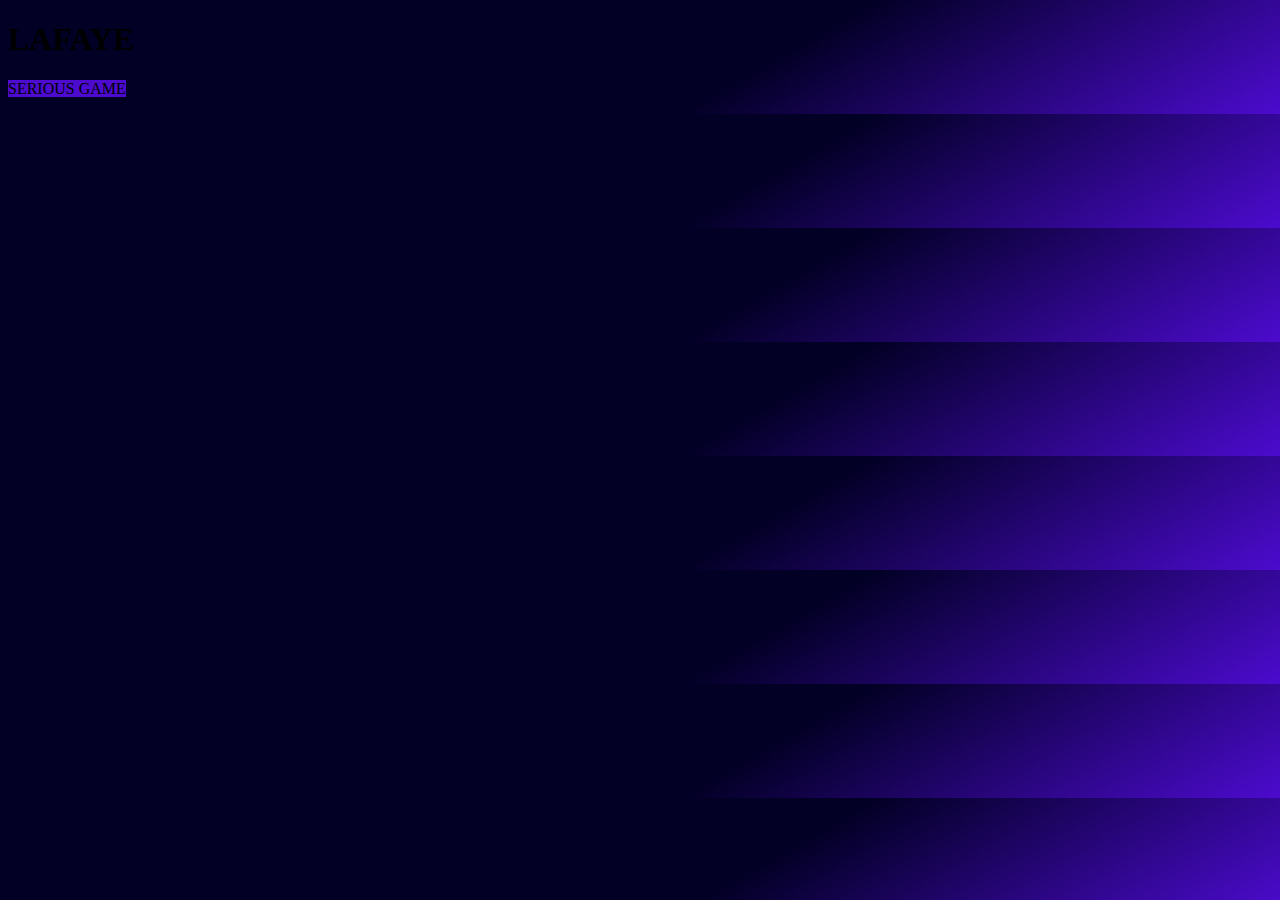
==== index.html @ 6144ee02 "First" ====
<!doctype html>
<html lang="en" class="h-100" data-bs-theme="auto">
  <!--data-bs-theme="light/dark/auto"-->
  <head>
    <meta charset="utf-8">
    <meta name="viewport" content="width=device-width, initial-scale=1">
    <title>LAFAYE NOTATION</title>
    <link href="https://cdn.jsdelivr.net/npm/bootstrap@5.3.0-alpha3/dist/css/bootstrap.min.css" rel="stylesheet" integrity="sha384-KK94CHFLLe+nY2dmCWGMq91rCGa5gtU4mk92HdvYe+M/SXH301p5ILy+dN9+nJOZ" crossorigin="anonymous">
    <style>
      .bg-primary, .text-bg-primary{
        background-color: #4c0bce !important;
      }
      body {
          background: rgb(2,0,36);
          background: linear-gradient(150deg, rgba(2,0,36,1) 59%, rgba(76,11,206,1) 100%);
        }
    </style>
  </head>
  <body class="d-flex h-100 text-center text-bg-dark">
<div class="cover-container d-flex w-100 h-100 p-3 mx-auto flex-column">
  <header class="mb-auto"></header>
  <main class="px-3">
    <h1>LAFAYE</h1>
    <p class="lead"><span class="badge text-bg-primary">SERIOUS GAME</span></p>
  </main>
  <footer class="mt-auto text-white-50"></footer>
</div>
</body>
</html>
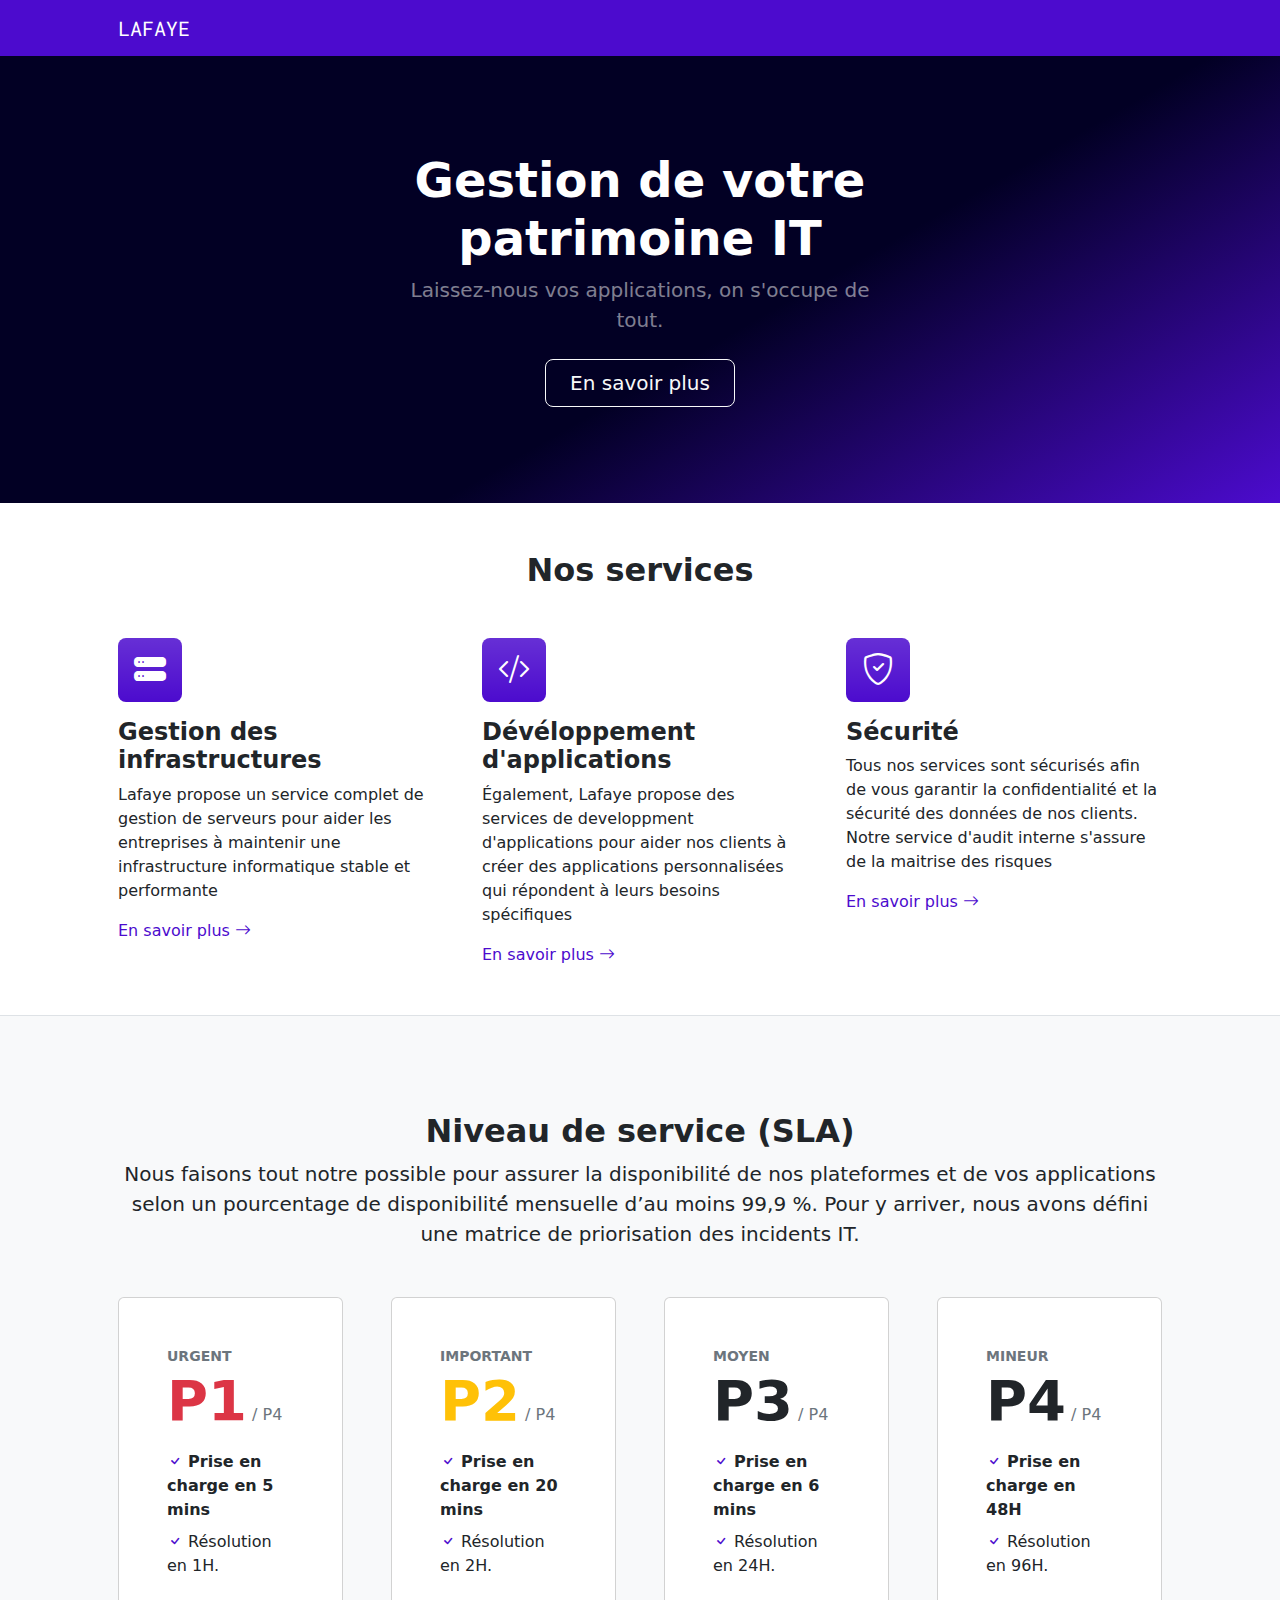
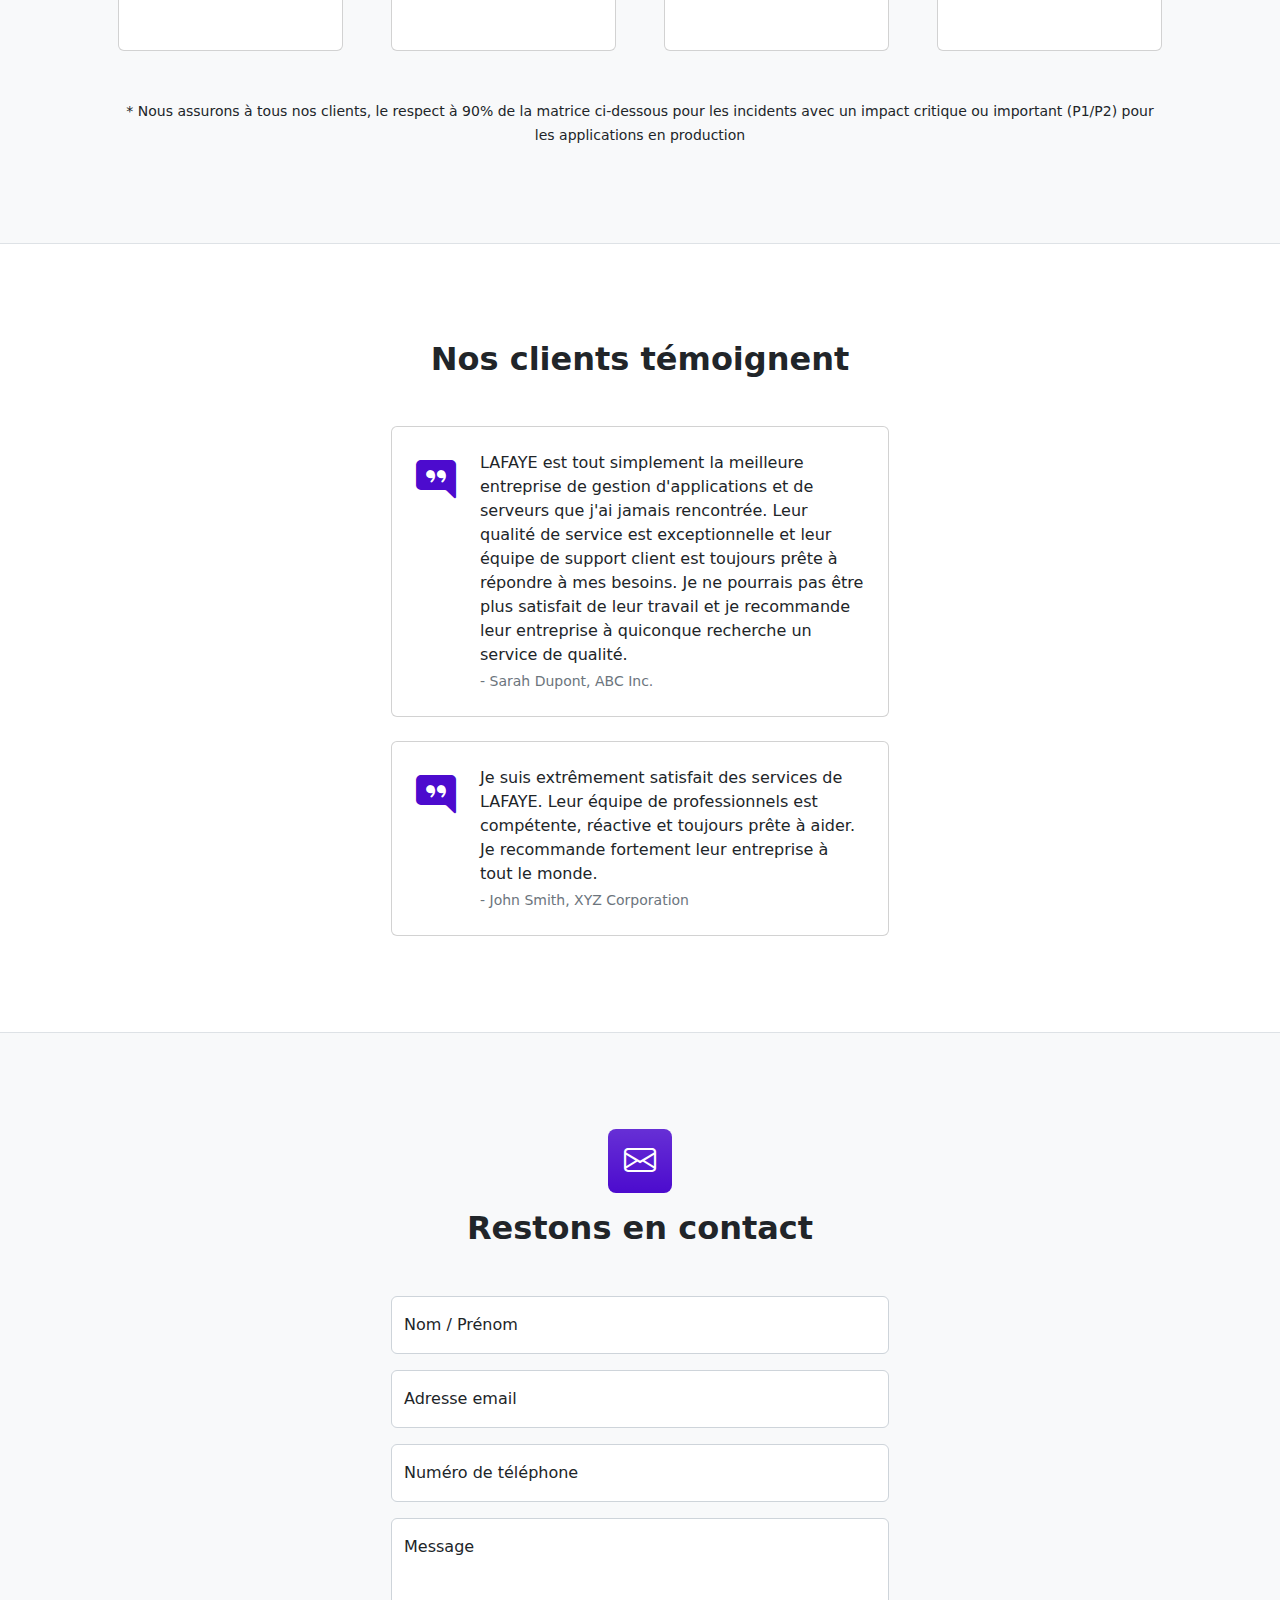
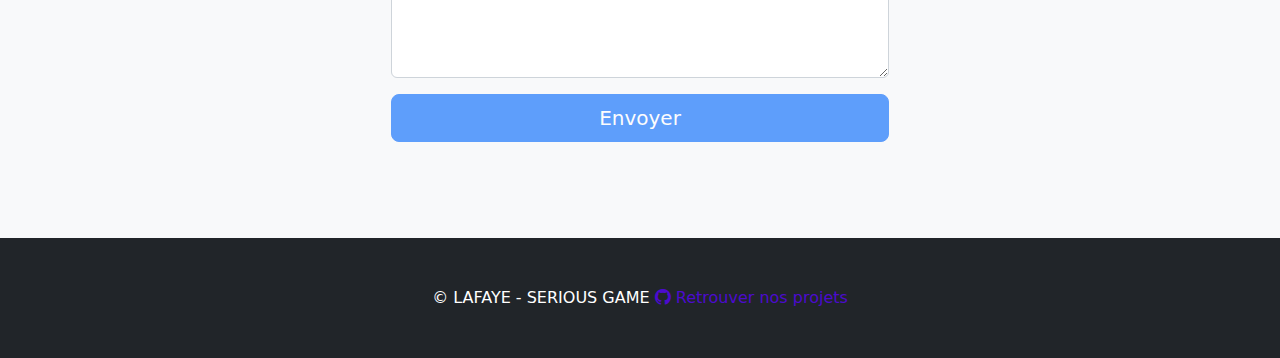
==== commit 0280211a: ":)" ====
--- a/index.html
+++ b/index.html
@@ -1,29 +1,250 @@
-<!doctype html>
-<html lang="en" class="h-100" data-bs-theme="auto">
-  <!--data-bs-theme="light/dark/auto"-->
-  <head>
-    <meta charset="utf-8">
-    <meta name="viewport" content="width=device-width, initial-scale=1">
-    <title>LAFAYE NOTATION</title>
-    <link href="https://cdn.jsdelivr.net/npm/bootstrap@5.3.0-alpha3/dist/css/bootstrap.min.css" rel="stylesheet" integrity="sha384-KK94CHFLLe+nY2dmCWGMq91rCGa5gtU4mk92HdvYe+M/SXH301p5ILy+dN9+nJOZ" crossorigin="anonymous">
-    <style>
-      .bg-primary, .text-bg-primary{
-        background-color: #4c0bce !important;
-      }
-      body {
-          background: rgb(2,0,36);
-          background: linear-gradient(150deg, rgba(2,0,36,1) 59%, rgba(76,11,206,1) 100%);
-        }
-    </style>
-  </head>
-  <body class="d-flex h-100 text-center text-bg-dark">
-<div class="cover-container d-flex w-100 h-100 p-3 mx-auto flex-column">
-  <header class="mb-auto"></header>
-  <main class="px-3">
-    <h1>LAFAYE</h1>
-    <p class="lead"><span class="badge text-bg-primary">SERIOUS GAME</span></p>
-  </main>
-  <footer class="mt-auto text-white-50"></footer>
-</div>
-</body>
-</html>+<!DOCTYPE html>
+<html lang="en">
+    <head>
+        <meta charset="utf-8" />
+        <meta name="viewport" content="width=device-width, initial-scale=1, shrink-to-fit=no" />
+        <meta name="description" content="" />
+        <meta name="author" content="" />
+        <title>Business Frontpage - Start Bootstrap Template</title>
+        <!-- Favicon-->
+        <link rel="icon" type="image/x-icon" href="assets/favicon.ico" />
+        <!-- Bootstrap icons-->
+        <link href="https://cdn.jsdelivr.net/npm/bootstrap-icons@1.4.1/font/bootstrap-icons.css" rel="stylesheet" />
+        <!-- Core theme CSS (includes Bootstrap)-->
+        <link href="css/styles.css" rel="stylesheet" />
+        <link href="css/lafaye.css" rel="stylesheet" />
+    </head>
+    <body>
+        <!-- Responsive navbar-->
+        <nav class="navbar navbar-expand-lg navbar-dark bg-lafaye">
+            <div class="container text-center px-5">
+                <a class="navbar-brand" href="#!">LAFAYE</a>
+                <button class="navbar-toggler" type="button" data-bs-toggle="collapse" data-bs-target="#navbarSupportedContent" aria-controls="navbarSupportedContent" aria-expanded="false" aria-label="Toggle navigation"><span class="navbar-toggler-icon"></span></button>
+            </div>
+        </nav>
+        <!-- Header-->
+        <header class="bg-header-lafaye py-5">
+            <div class="container px-5">
+                <div class="row gx-5 justify-content-center">
+                    <div class="col-lg-6">
+                        <div class="text-center my-5">
+                            <h1 class="display-5 fw-bolder text-white mb-2">Gestion de votre patrimoine IT</h1>
+                            <p class="lead text-white-50 mb-4">Laissez-nous vos applications, on s'occupe de tout.</p>
+                            <div class="d-grid gap-3 d-sm-flex justify-content-sm-center">
+                                <a class="btn btn-outline-light btn-lg px-4" href="#features">En savoir plus</a>
+                            </div>
+                        </div>
+                    </div>
+                </div>
+            </div>
+        </header>
+        <!-- Features section-->
+        <section class="border-bottom" id="features">
+            <div class="container px-5 my-5">
+                <div class="text-center mb-5">
+                    <h2 class="fw-bolder">Nos services</h2>
+                </div>
+                <div class="row gx-5">
+                    <div class="col-lg-4 mb-5 mb-lg-0">
+                        <div class="feature bg-lafaye bg-gradient text-white rounded-3 mb-3"><i class="bi bi-hdd-stack-fill"></i></div>
+                        <h2 class="h4 fw-bolder">Gestion des infrastructures</h2>
+                        <p>Lafaye propose un service complet de gestion de serveurs pour aider les entreprises à maintenir une infrastructure informatique stable et performante</p>
+                        <a class="text-decoration-none" href="#!">En savoir plus <i class="bi bi-arrow-right"></i></a>
+                    </div>
+                    <div class="col-lg-4 mb-5 mb-lg-0">
+                        <div class="feature bg-lafaye bg-gradient text-white rounded-3 mb-3"><i class="bi bi-code-slash"></i></div>
+                        <h2 class="h4 fw-bolder">Dévéloppement d'applications</h2>
+                        <p>Également, Lafaye propose des services de developpment d'applications pour aider nos clients à créer des applications personnalisées qui répondent à leurs besoins spécifiques</p>
+                        <a class="text-decoration-none" href="#!">En savoir plus <i class="bi bi-arrow-right"></i></a>
+                    </div>
+                    <div class="col-lg-4">
+                        <div class="feature bg-lafaye bg-gradient text-white rounded-3 mb-3"><i class="bi bi-shield-check"></i></div>
+                        <h2 class="h4 fw-bolder">Sécurité</h2>
+                        <p>Tous nos services sont sécurisés afin de vous garantir la confidentialité et la sécurité des données de nos clients. Notre service d'audit interne s'assure de la maitrise des risques</p>
+                        <a class="text-decoration-none" href="#!">En savoir plus <i class="bi bi-arrow-right"></i></a>
+                    </div>
+                </div>
+            </div>
+        </section>
+        <!-- Pricing section-->
+        <section class="bg-light py-5 border-bottom">
+            <div class="container px-5 my-5">
+                <div class="text-center mb-5">
+                    <h2 class="fw-bolder">Niveau de service (SLA) </h2>
+                    <p class="lead mb-0">Nous faisons tout notre possible pour assurer la disponibilité de nos plateformes et de vos applications selon un pourcentage de disponibilité́ mensuelle d’au moins 99,9 %. Pour y arriver, nous avons défini une matrice de priorisation des incidents IT.
+                    </p>
+                </div>
+                <div class="row gx-5 justify-content-center">
+                    <div class="col-lg-6 col-xl-3">
+                        <div class="card mb-5 mb-xl-0">
+                            <div class="card-body p-5">
+                                <div class="small text-uppercase fw-bold text-muted">Urgent</div>
+                                <div class="mb-3">
+                                    <span class="display-4 fw-bold text-danger">P1</span>
+                                    <span class="text-muted">/ P4</span>
+                                </div>
+                                <ul class="list-unstyled mb-4">
+                                    <li class="mb-2">
+                                        <i class="bi bi-check text-lafaye"></i>
+                                        <strong>Prise en charge en 5 mins</strong>
+                                    </li>
+                                    <li class="mb-2">
+                                        <i class="bi bi-check text-lafaye"></i>
+                                        Résolution en 1H.
+                                    </li>
+                                </ul>
+                            </div>
+                        </div>
+                    </div>
+                    <div class="col-lg-6 col-xl-3">
+                        <div class="card mb-5 mb-xl-0">
+                            <div class="card-body p-5">
+                                <div class="small text-uppercase fw-bold text-muted">Important</div>
+                                <div class="mb-3">
+                                    <span class="display-4 fw-bold text-warning">P2</span>
+                                    <span class="text-muted">/ P4</span>
+                                </div>
+                                <ul class="list-unstyled mb-4">
+                                    <li class="mb-2">
+                                        <i class="bi bi-check text-lafaye"></i>
+                                        <strong>Prise en charge en 20 mins</strong>
+                                    </li>
+                                    <li class="mb-2">
+                                        <i class="bi bi-check text-lafaye"></i>
+                                        Résolution en 2H.
+                                    </li>
+                                </ul>
+                            </div>
+                        </div>
+                    </div>
+                    <div class="col-lg-6 col-xl-3">
+                        <div class="card mb-5 mb-xl-0">
+                            <div class="card-body p-5">
+                                <div class="small text-uppercase fw-bold text-muted">Moyen</div>
+                                <div class="mb-3">
+                                    <span class="display-4 fw-bold">P3</span>
+                                    <span class="text-muted">/ P4</span>
+                                </div>
+                                <ul class="list-unstyled mb-4">
+                                    <li class="mb-2">
+                                        <i class="bi bi-check text-lafaye"></i>
+                                        <strong>Prise en charge en 6 mins</strong>
+                                    </li>
+                                    <li class="mb-2">
+                                        <i class="bi bi-check text-lafaye"></i>
+                                        Résolution en 24H.
+                                    </li>
+                                </ul>
+                            </div>
+                        </div>
+                    </div>
+                    <div class="col-lg-6 col-xl-3">
+                        <div class="card mb-5 mb-xl-0">
+                            <div class="card-body p-5">
+                                <div class="small text-uppercase fw-bold text-muted">Mineur</div>
+                                <div class="mb-3">
+                                    <span class="display-4 fw-bold">P4</span>
+                                    <span class="text-muted">/ P4</span>
+                                </div>
+                                <ul class="list-unstyled mb-4">
+                                    <li class="mb-2">
+                                        <i class="bi bi-check text-lafaye"></i>
+                                        <strong>Prise en charge en 48H</strong>
+                                    </li>
+                                    <li class="mb-2">
+                                        <i class="bi bi-check text-lafaye"></i>
+                                        Résolution en 96H.
+                                    </li>
+                                </ul>
+                            </div>
+                        </div>
+                    </div>
+                </div>
+                <div class="text-center mt-5">
+                    <small>* Nous assurons à tous nos clients, le respect à 90% de la matrice ci-dessous pour les incidents avec un impact critique ou important (P1/P2) pour les applications en production</small>
+                </div>
+            </div>
+        </section>
+        <!-- Testimonials section-->
+        <section class="py-5 border-bottom">
+            <div class="container px-5 my-5 px-5">
+                <div class="text-center mb-5">
+                    <h2 class="fw-bolder">Nos clients témoignent</h2>
+                </div>
+                <div class="row gx-5 justify-content-center">
+                    <div class="col-lg-6">
+                        <!-- Testimonial 1-->
+                        <div class="card mb-4">
+                            <div class="card-body p-4">
+                                <div class="d-flex">
+                                    <div class="flex-shrink-0"><i class="bi bi-chat-right-quote-fill text-lafaye fs-1"></i></div>
+                                    <div class="ms-4">
+                                        <p class="mb-1">LAFAYE est tout simplement la meilleure entreprise de gestion d'applications et de serveurs que j'ai jamais rencontrée. Leur qualité de service est exceptionnelle et leur équipe de support client est toujours prête à répondre à mes besoins. Je ne pourrais pas être plus satisfait de leur travail et je recommande leur entreprise à quiconque recherche un service de qualité.</p>
+                                        <div class="small text-muted">- Sarah Dupont, ABC Inc.</div>
+                                    </div>
+                                </div>
+                            </div>
+                        </div>
+                        <!-- Testimonial 2-->
+                        <div class="card">
+                            <div class="card-body p-4">
+                                <div class="d-flex">
+                                    <div class="flex-shrink-0"><i class="bi bi-chat-right-quote-fill text-lafaye fs-1"></i></div>
+                                    <div class="ms-4">
+                                        <p class="mb-1">Je suis extrêmement satisfait des services de LAFAYE. Leur équipe de professionnels est compétente, réactive et toujours prête à aider. Je recommande fortement leur entreprise à tout le monde.</p>
+                                        <div class="small text-muted">- John Smith, XYZ Corporation</div>
+                                    </div>
+                                </div>
+                            </div>
+                        </div>
+                    </div>
+                </div>
+            </div>
+        </section>
+        <!-- Contact section-->
+        <section class="bg-light py-5">
+            <div class="container px-5 my-5 px-5">
+                <div class="text-center mb-5">
+                    <div class="feature bg-lafaye bg-gradient text-white rounded-3 mb-3"><i class="bi bi-envelope"></i></div>
+                    <h2 class="fw-bolder">Restons en contact</h2>
+                </div>
+                <div class="row gx-5 justify-content-center">
+                    <div class="col-lg-6">
+                        <form id="contactForm" data-sb-form-api-token="API_TOKEN">
+                            <!-- Name input-->
+                            <div class="form-floating mb-3">
+                                <input class="form-control" id="name" type="text" placeholder="Enter your name..." data-sb-validations="required" />
+                                <label for="name">Nom / Prénom</label>
+                            </div>
+                            <!-- Email address input-->
+                            <div class="form-floating mb-3">
+                                <input class="form-control" id="email" type="email" placeholder="name@example.com" data-sb-validations="required,email" />
+                                <label for="email">Adresse email</label>
+                            </div>
+                            <!-- Phone number input-->
+                            <div class="form-floating mb-3">
+                                <input class="form-control" id="phone" type="tel" placeholder="(123) 456-7890" data-sb-validations="required" />
+                                <label for="phone">Numéro de téléphone</label>
+                            </div>
+                            <!-- Message input-->
+                            <div class="form-floating mb-3">
+                                <textarea class="form-control" id="message" type="text" placeholder="Enter your message here..." style="height: 10rem" data-sb-validations="required"></textarea>
+                                <label for="message">Message</label>
+                            </div>
+                            <!-- Submit Button-->
+                            <div class="d-grid"><button class="btn btn-primary btn-lg disabled" id="submitButton" type="submit">Envoyer</button></div>
+                        </form>
+                    </div>
+                </div>
+            </div>
+        </section>
+        <!-- Footer-->
+        <footer class="py-5 bg-dark">
+            <div class="container px-5"><p class="m-0 text-center text-white">&copy; LAFAYE - SERIOUS GAME <a href="https://github.com/edwin-dlv"><i class="bi bi-github"></i> Retrouver nos projets</a></p></div>
+        </footer>
+        <!-- Bootstrap core JS-->
+        <script src="https://cdn.jsdelivr.net/npm/bootstrap@5.2.3/dist/js/bootstrap.bundle.min.js"></script>
+        <!-- Core theme JS-->
+        <script src="js/scripts.js"></script>
+    </body>
+</html>
--- a/css/lafaye.css
+++ b/css/lafaye.css
@@ -0,0 +1,24 @@
+@import url('https://fonts.googleapis.com/css2?family=Roboto+Mono:wght@700&display=swap');
+
+.navbar-brand {
+    font-family: 'Roboto Mono', monospace;
+}
+.bg-lafaye {
+    background-color: #4c0bce;
+}
+.bg-header-lafaye {
+    background: rgb(2,0,36);
+    background: linear-gradient(150deg, rgba(2,0,36,1) 59%, rgba(76,11,206,1) 100%);
+}
+a {
+    color: #4c0bce;
+    text-decoration: none;
+}
+a:hover {
+    color: #4c0bce;
+    text-decoration: underline
+}
+
+.text-lafaye {
+    color: #4c0bce;
+}
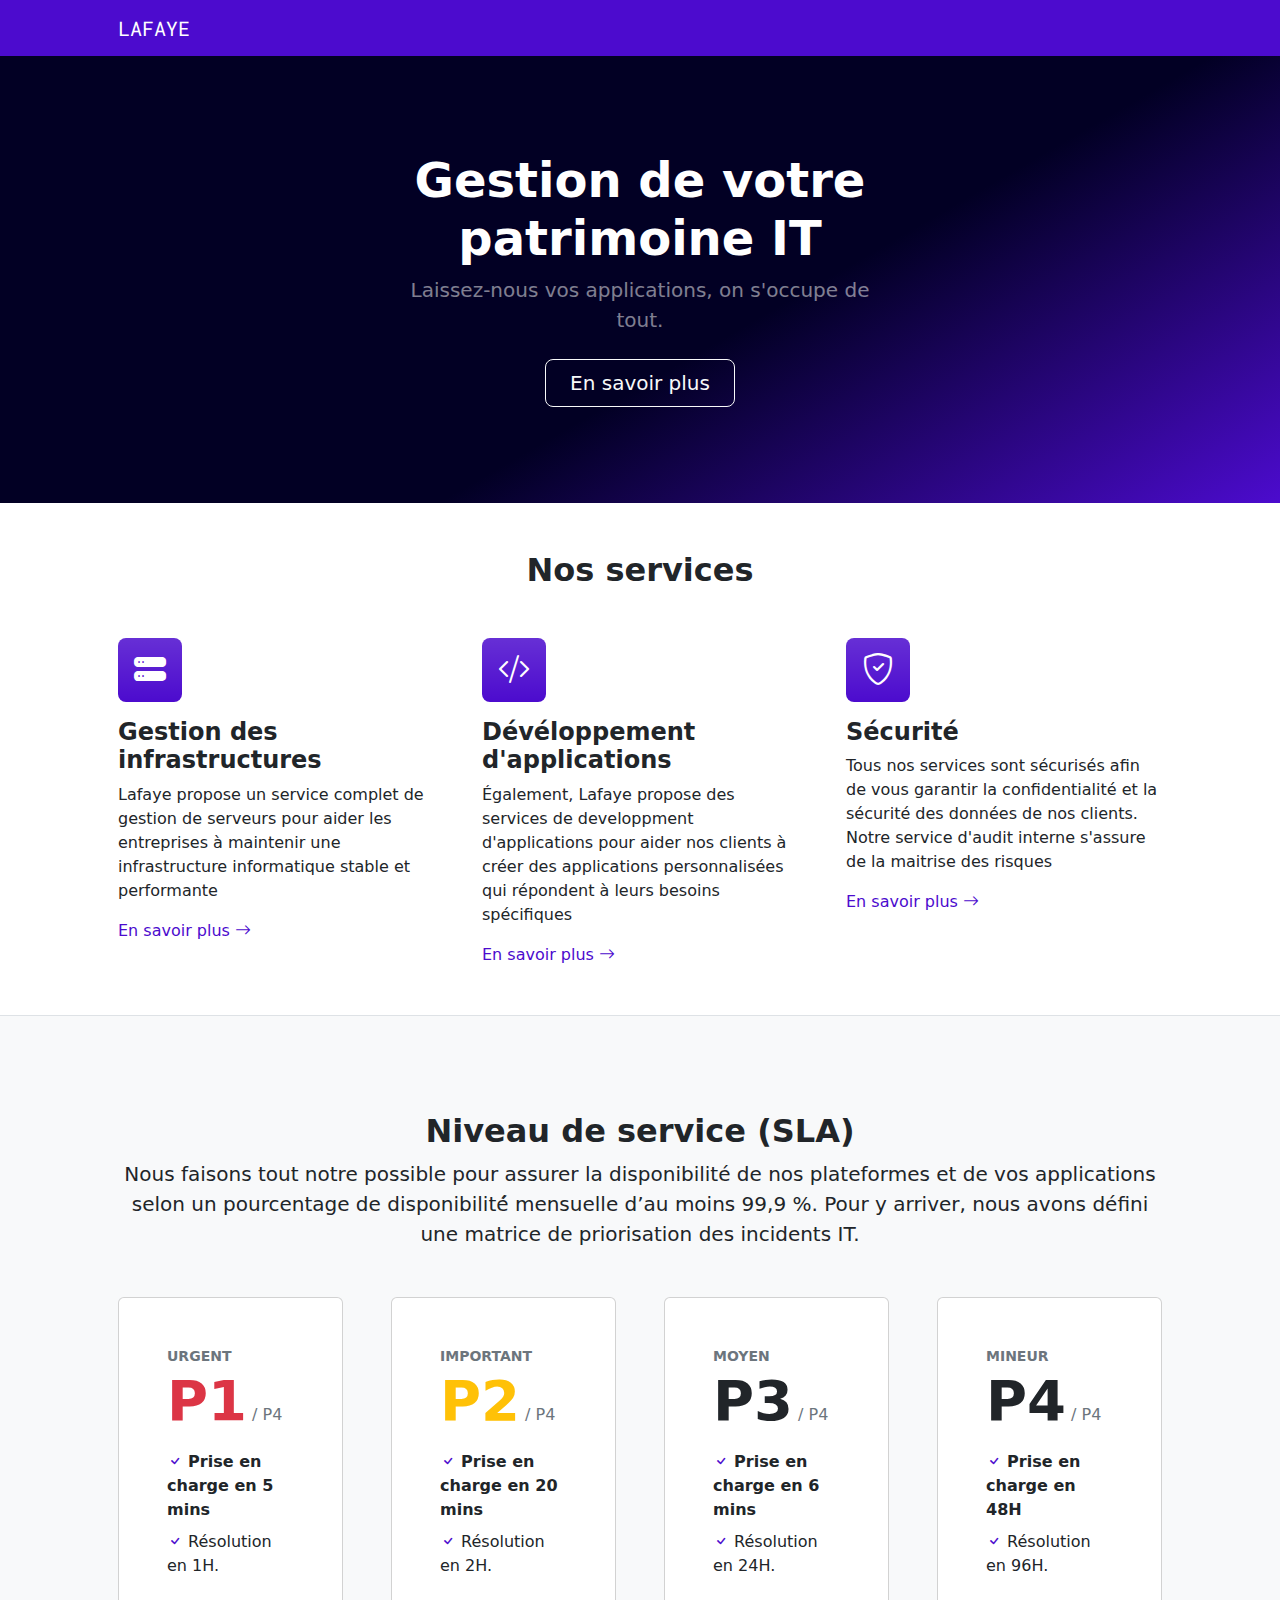
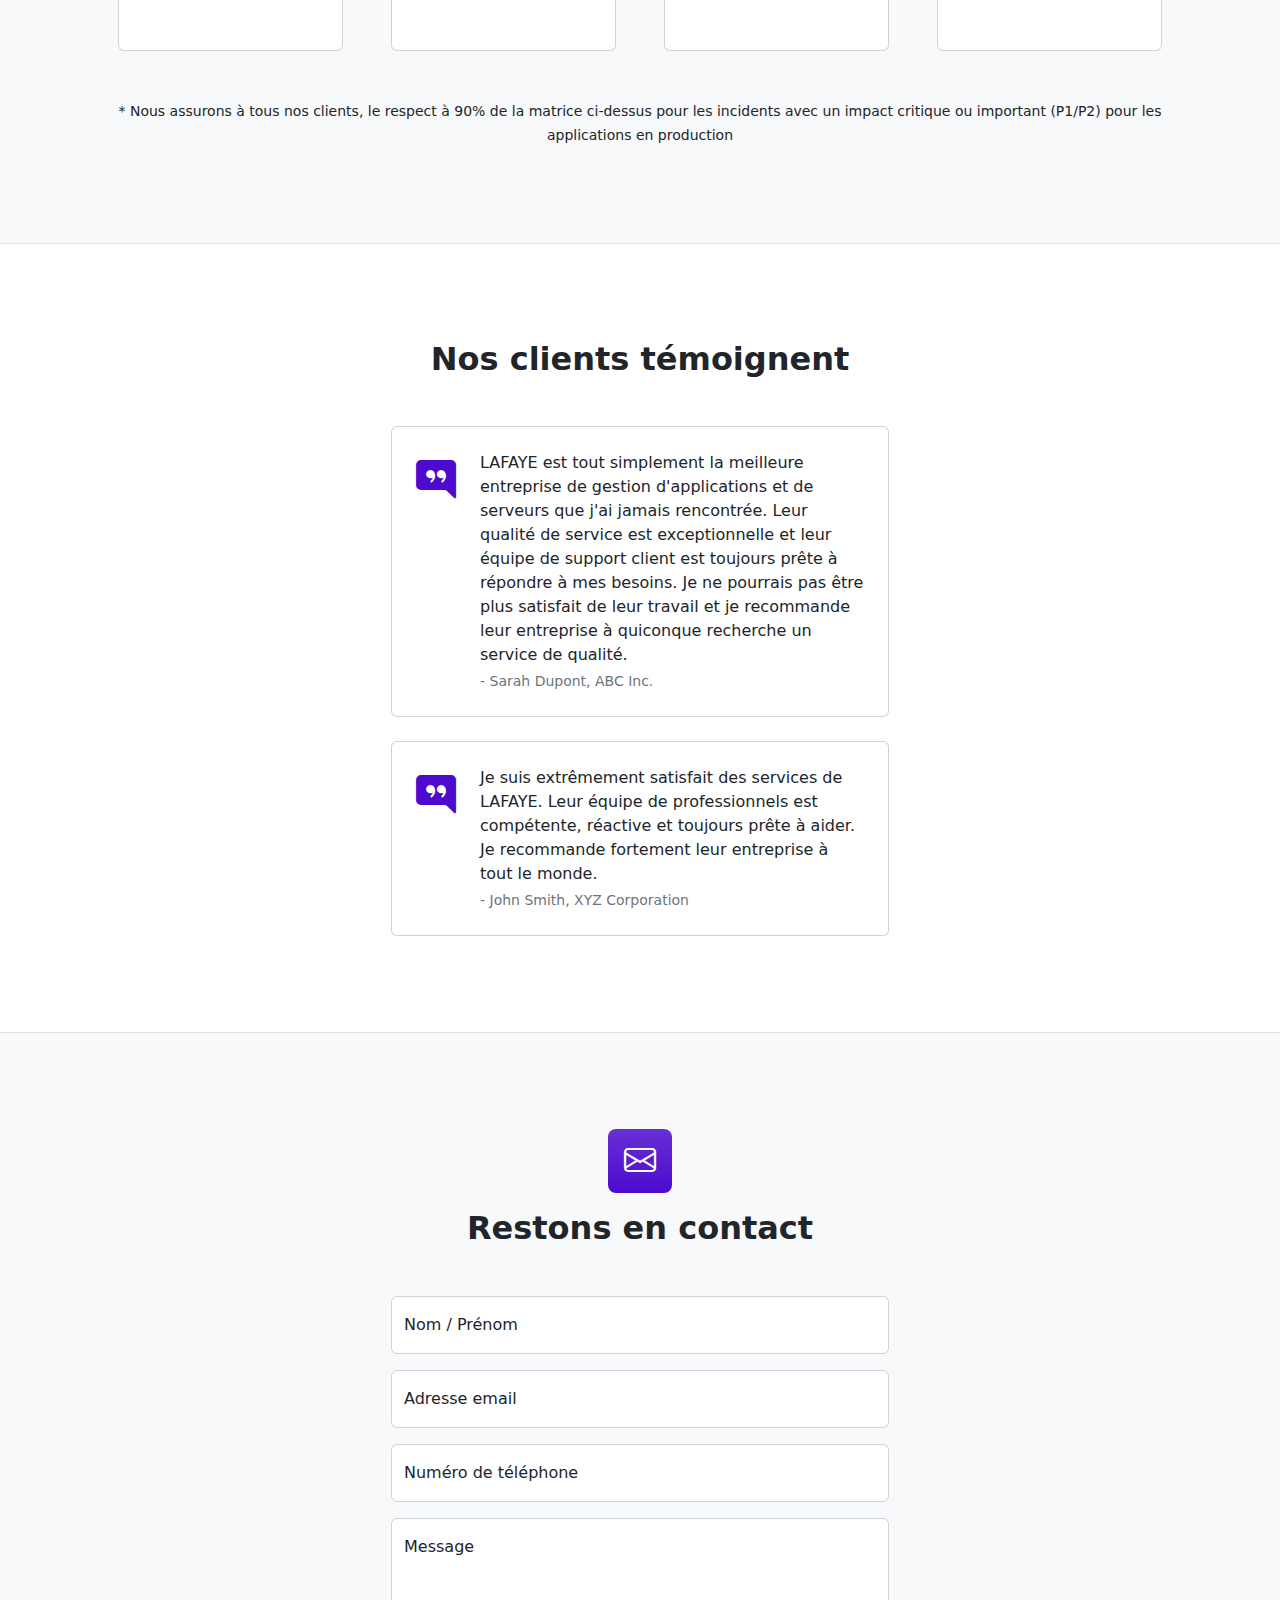
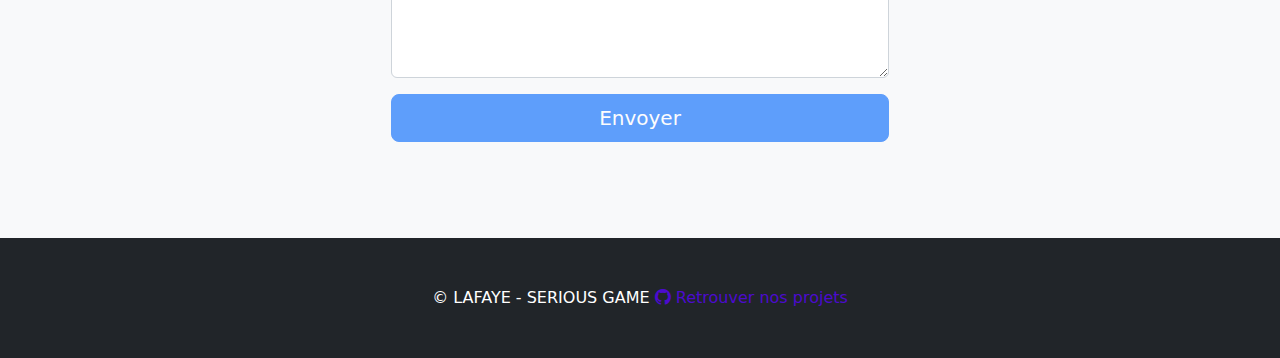
==== commit 0c1e35e4: ":)" ====
--- a/index.html
+++ b/index.html
@@ -161,7 +161,7 @@
                     </div>
                 </div>
                 <div class="text-center mt-5">
-                    <small>* Nous assurons à tous nos clients, le respect à 90% de la matrice ci-dessous pour les incidents avec un impact critique ou important (P1/P2) pour les applications en production</small>
+                    <small>* Nous assurons à tous nos clients, le respect à 90% de la matrice ci-dessus pour les incidents avec un impact critique ou important (P1/P2) pour les applications en production</small>
                 </div>
             </div>
         </section>
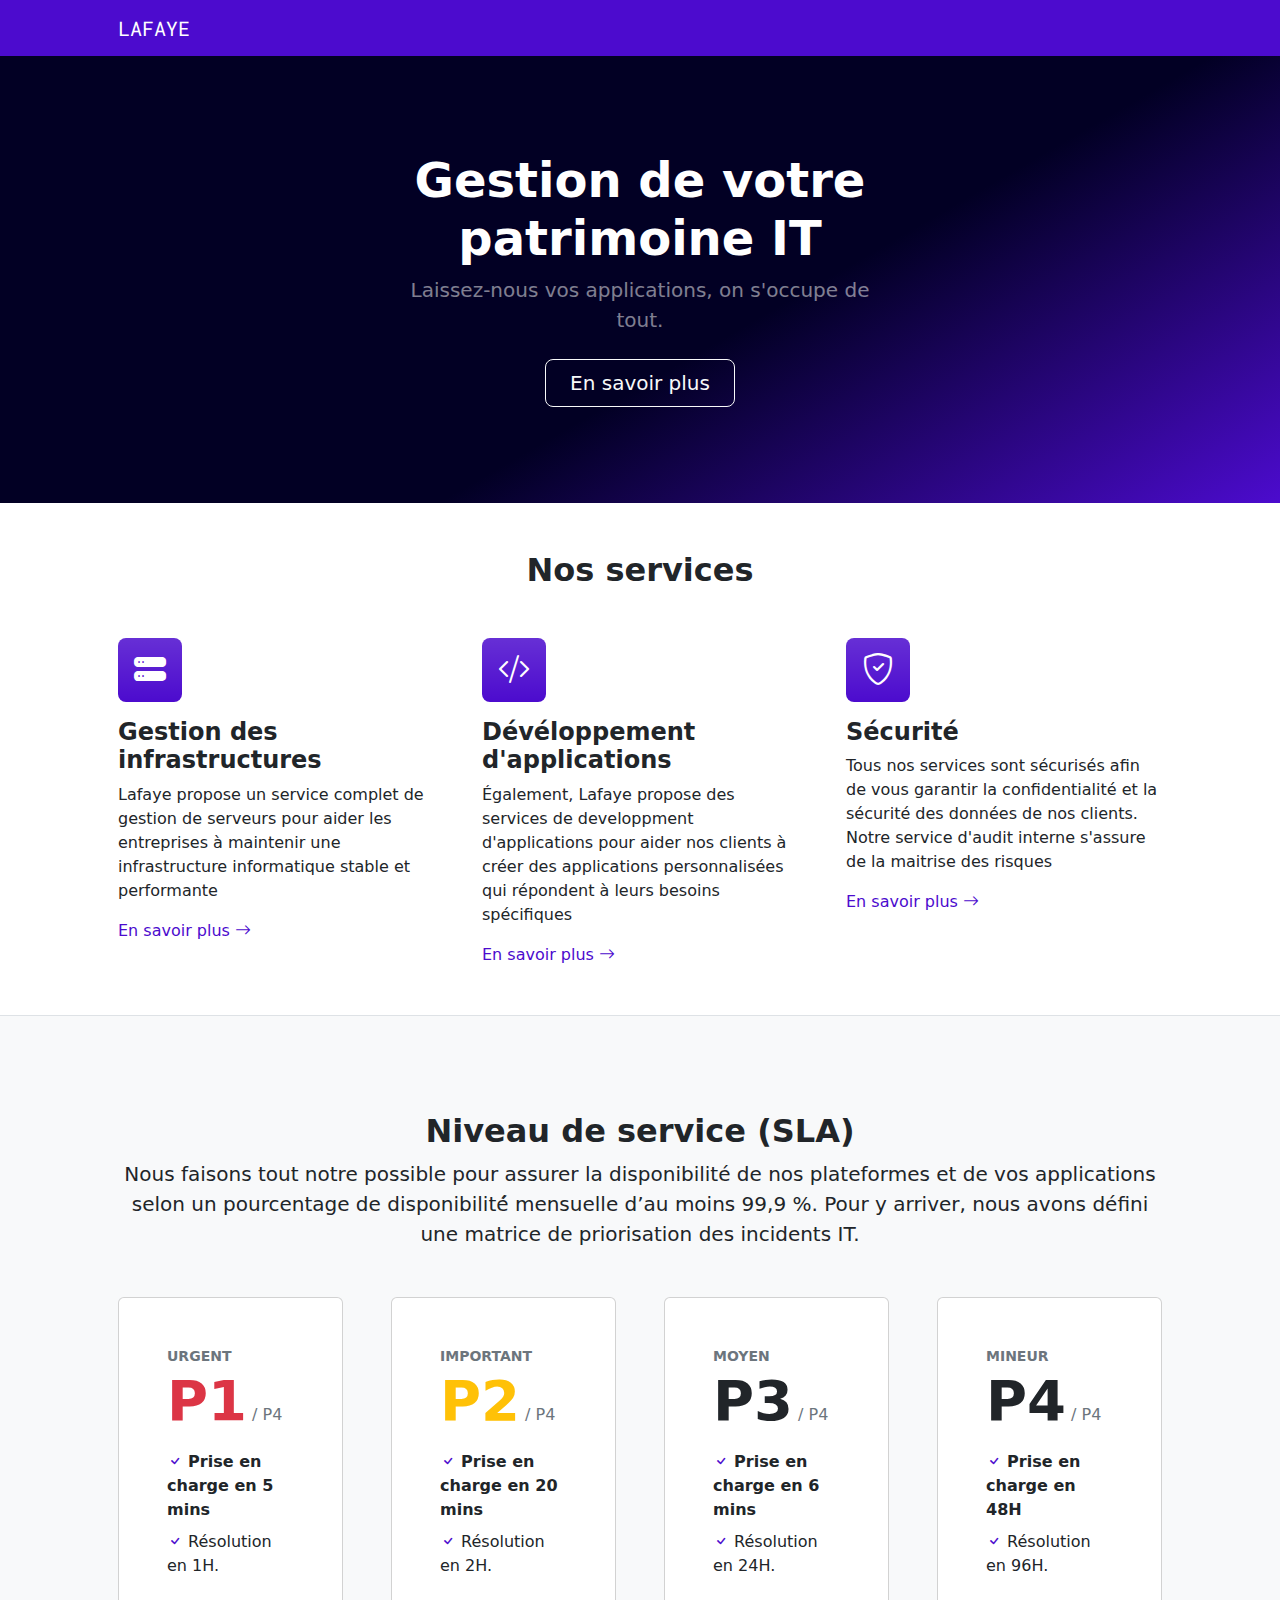
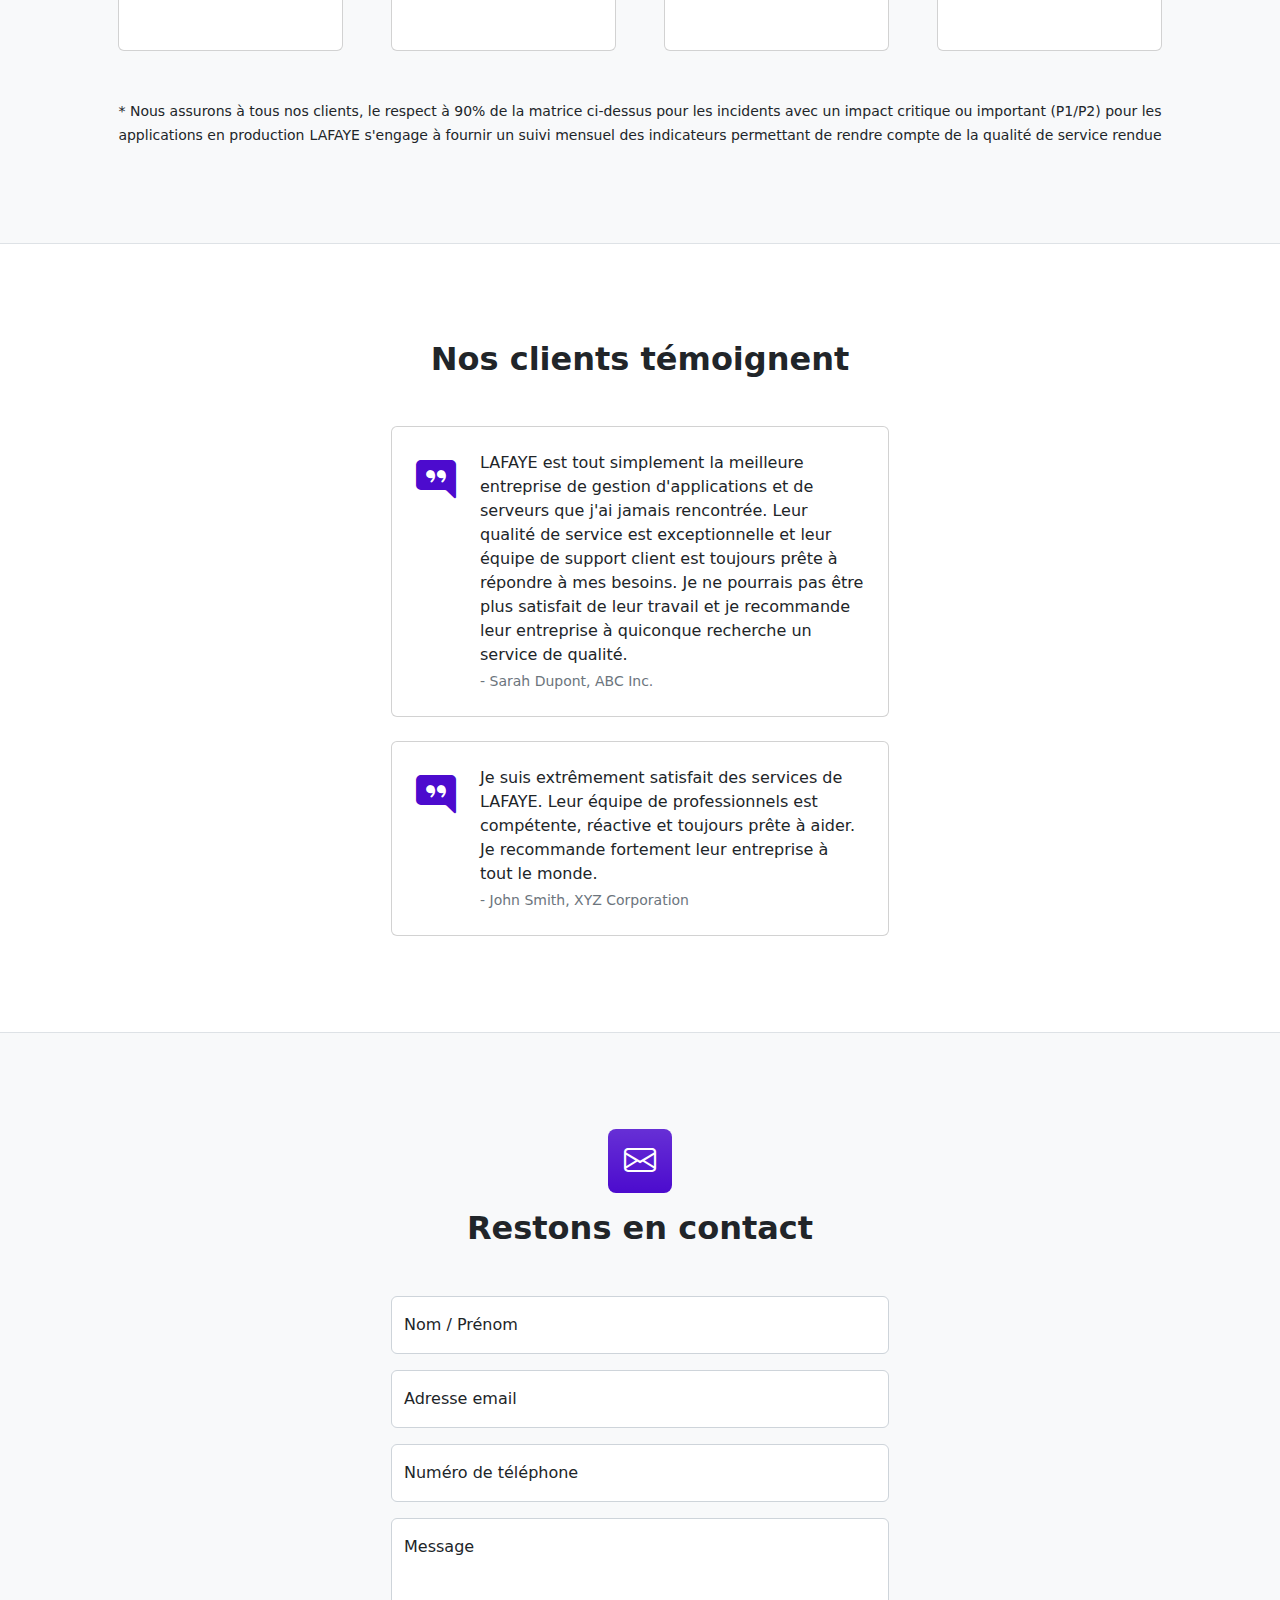
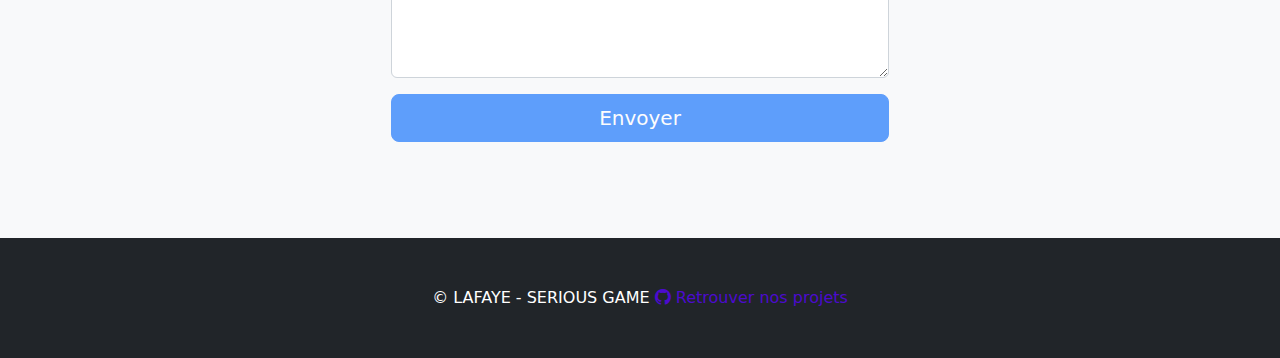
==== commit 043c74cd: ":)" ====
--- a/index.html
+++ b/index.html
@@ -162,6 +162,7 @@
                 </div>
                 <div class="text-center mt-5">
                     <small>* Nous assurons à tous nos clients, le respect à 90% de la matrice ci-dessus pour les incidents avec un impact critique ou important (P1/P2) pour les applications en production</small>
+                    <small>LAFAYE s'engage à fournir un suivi mensuel des indicateurs permettant de rendre compte de la qualité de service rendue</small>
                 </div>
             </div>
         </section>
@@ -173,7 +174,6 @@
                 </div>
                 <div class="row gx-5 justify-content-center">
                     <div class="col-lg-6">
-                        <!-- Testimonial 1-->
                         <div class="card mb-4">
                             <div class="card-body p-4">
                                 <div class="d-flex">
@@ -185,7 +185,6 @@
                                 </div>
                             </div>
                         </div>
-                        <!-- Testimonial 2-->
                         <div class="card">
                             <div class="card-body p-4">
                                 <div class="d-flex">
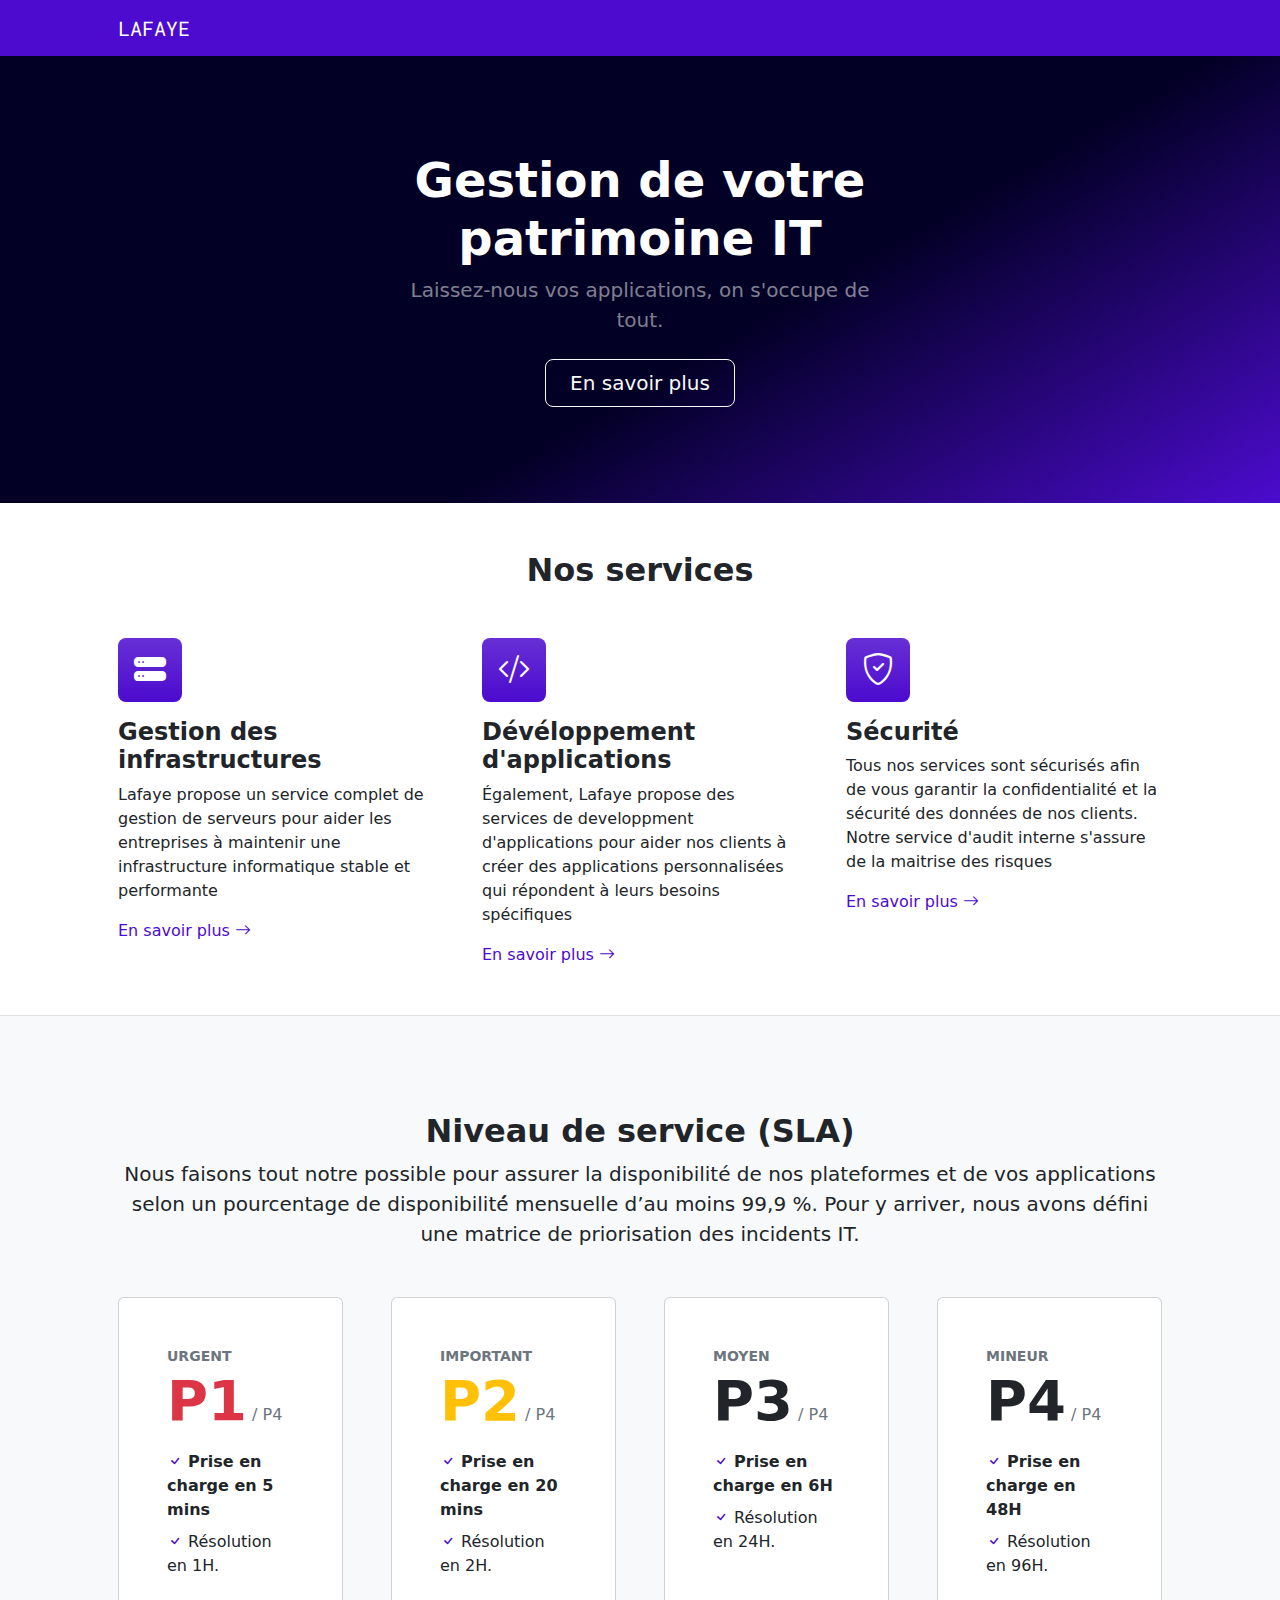
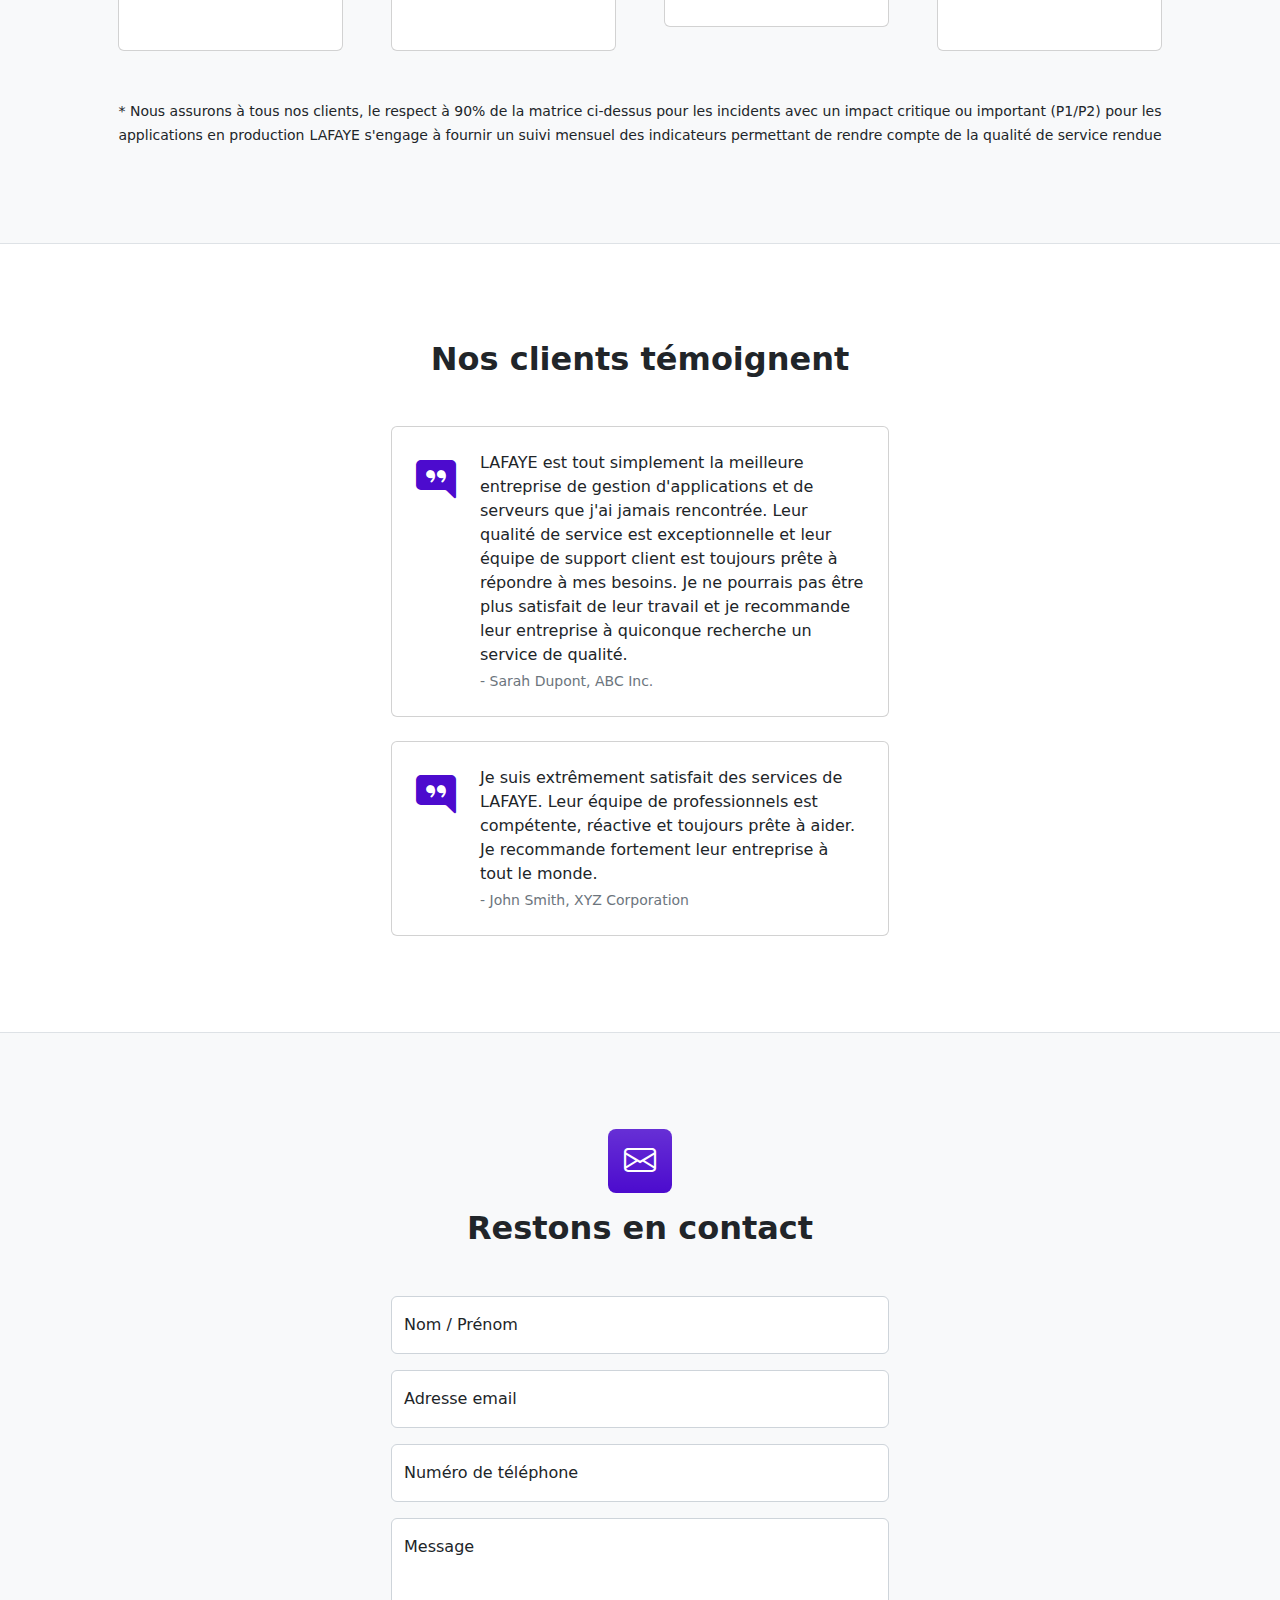
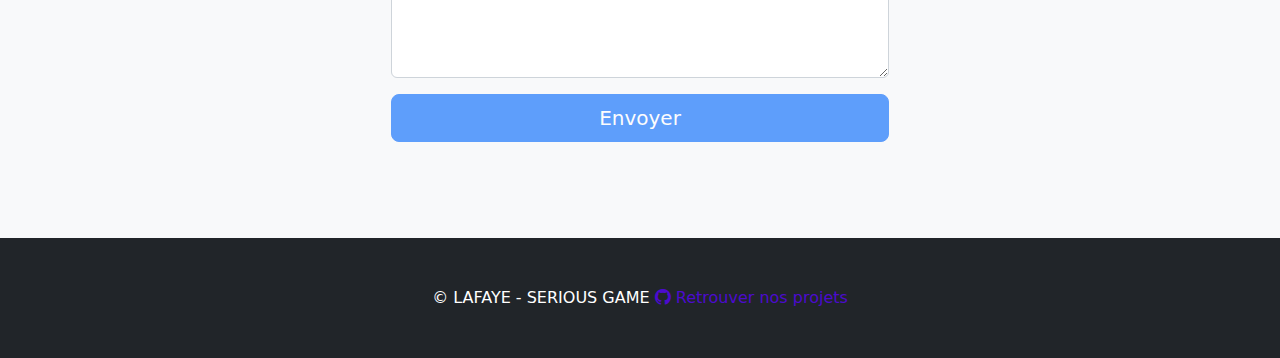
==== commit 108d0385: ":)" ====
--- a/index.html
+++ b/index.html
@@ -128,7 +128,7 @@
                                 <ul class="list-unstyled mb-4">
                                     <li class="mb-2">
                                         <i class="bi bi-check text-lafaye"></i>
-                                        <strong>Prise en charge en 6 mins</strong>
+                                        <strong>Prise en charge en 6H</strong>
                                     </li>
                                     <li class="mb-2">
                                         <i class="bi bi-check text-lafaye"></i>
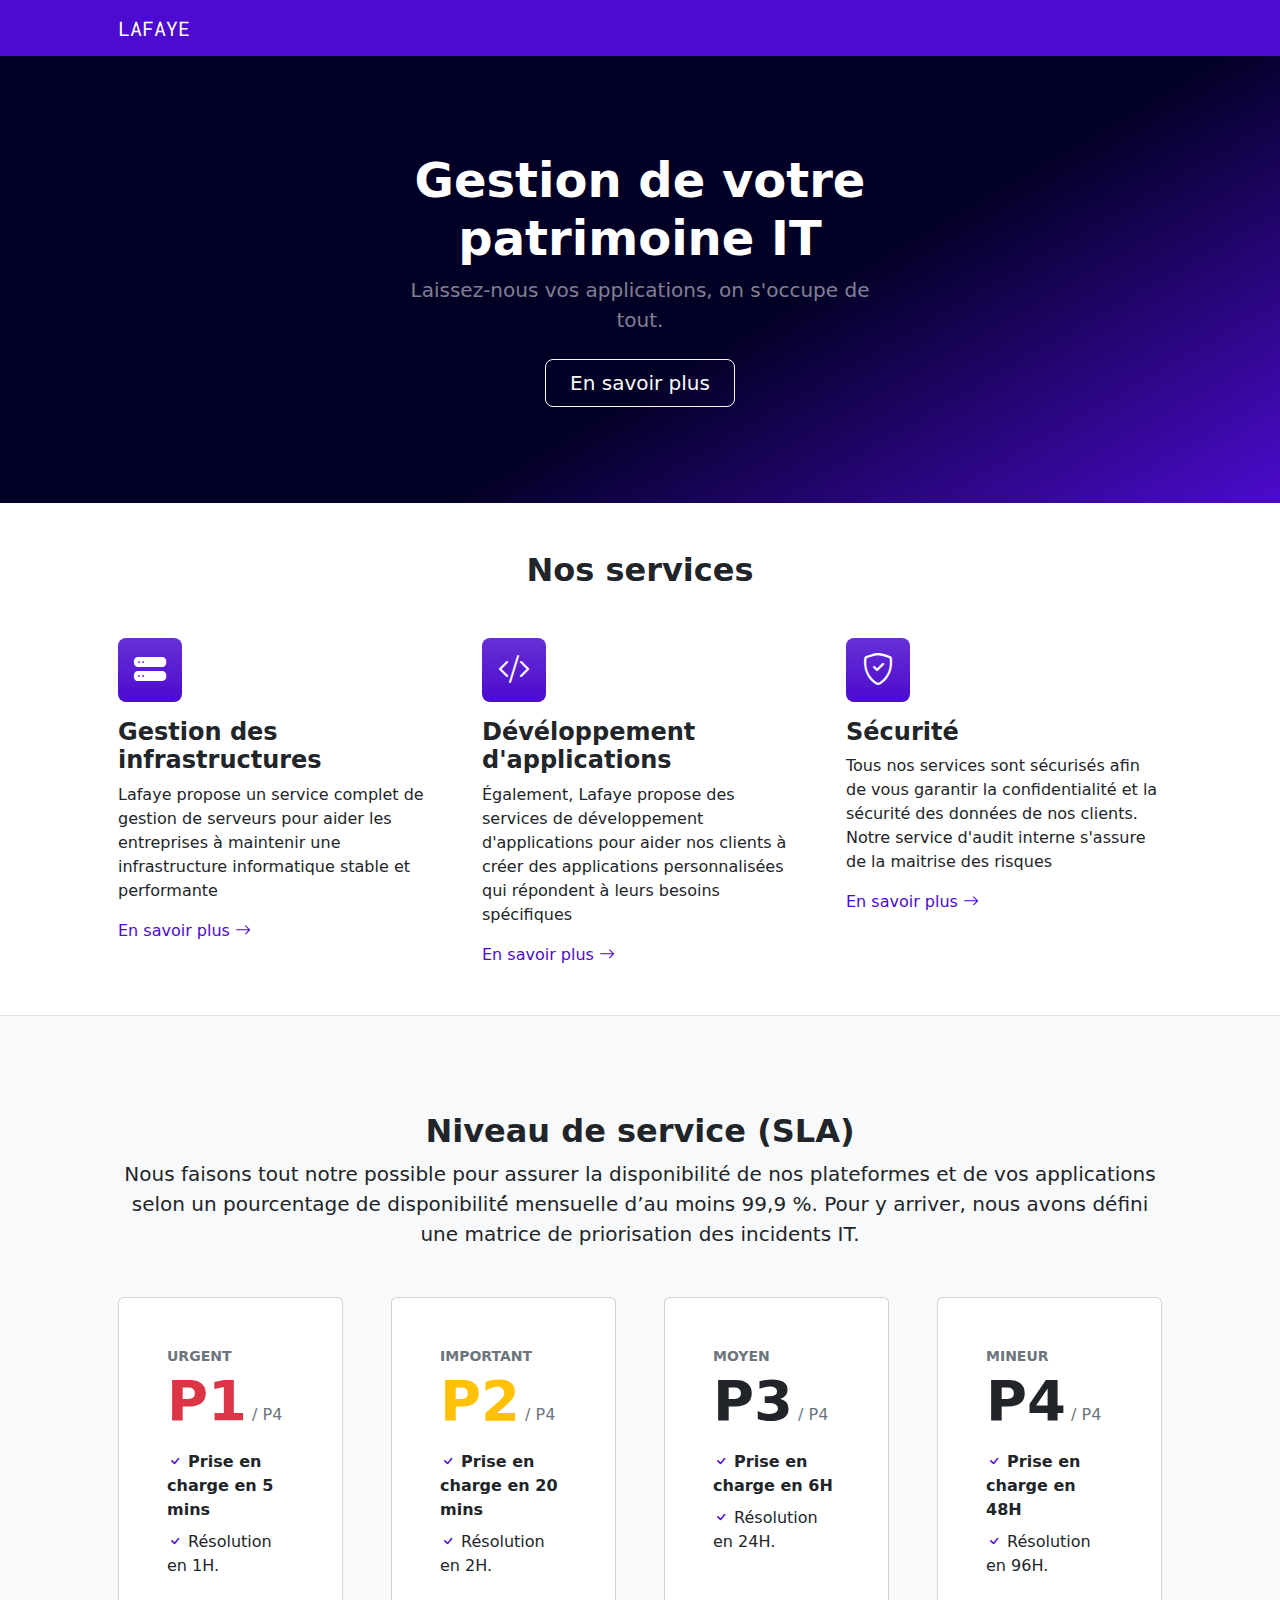
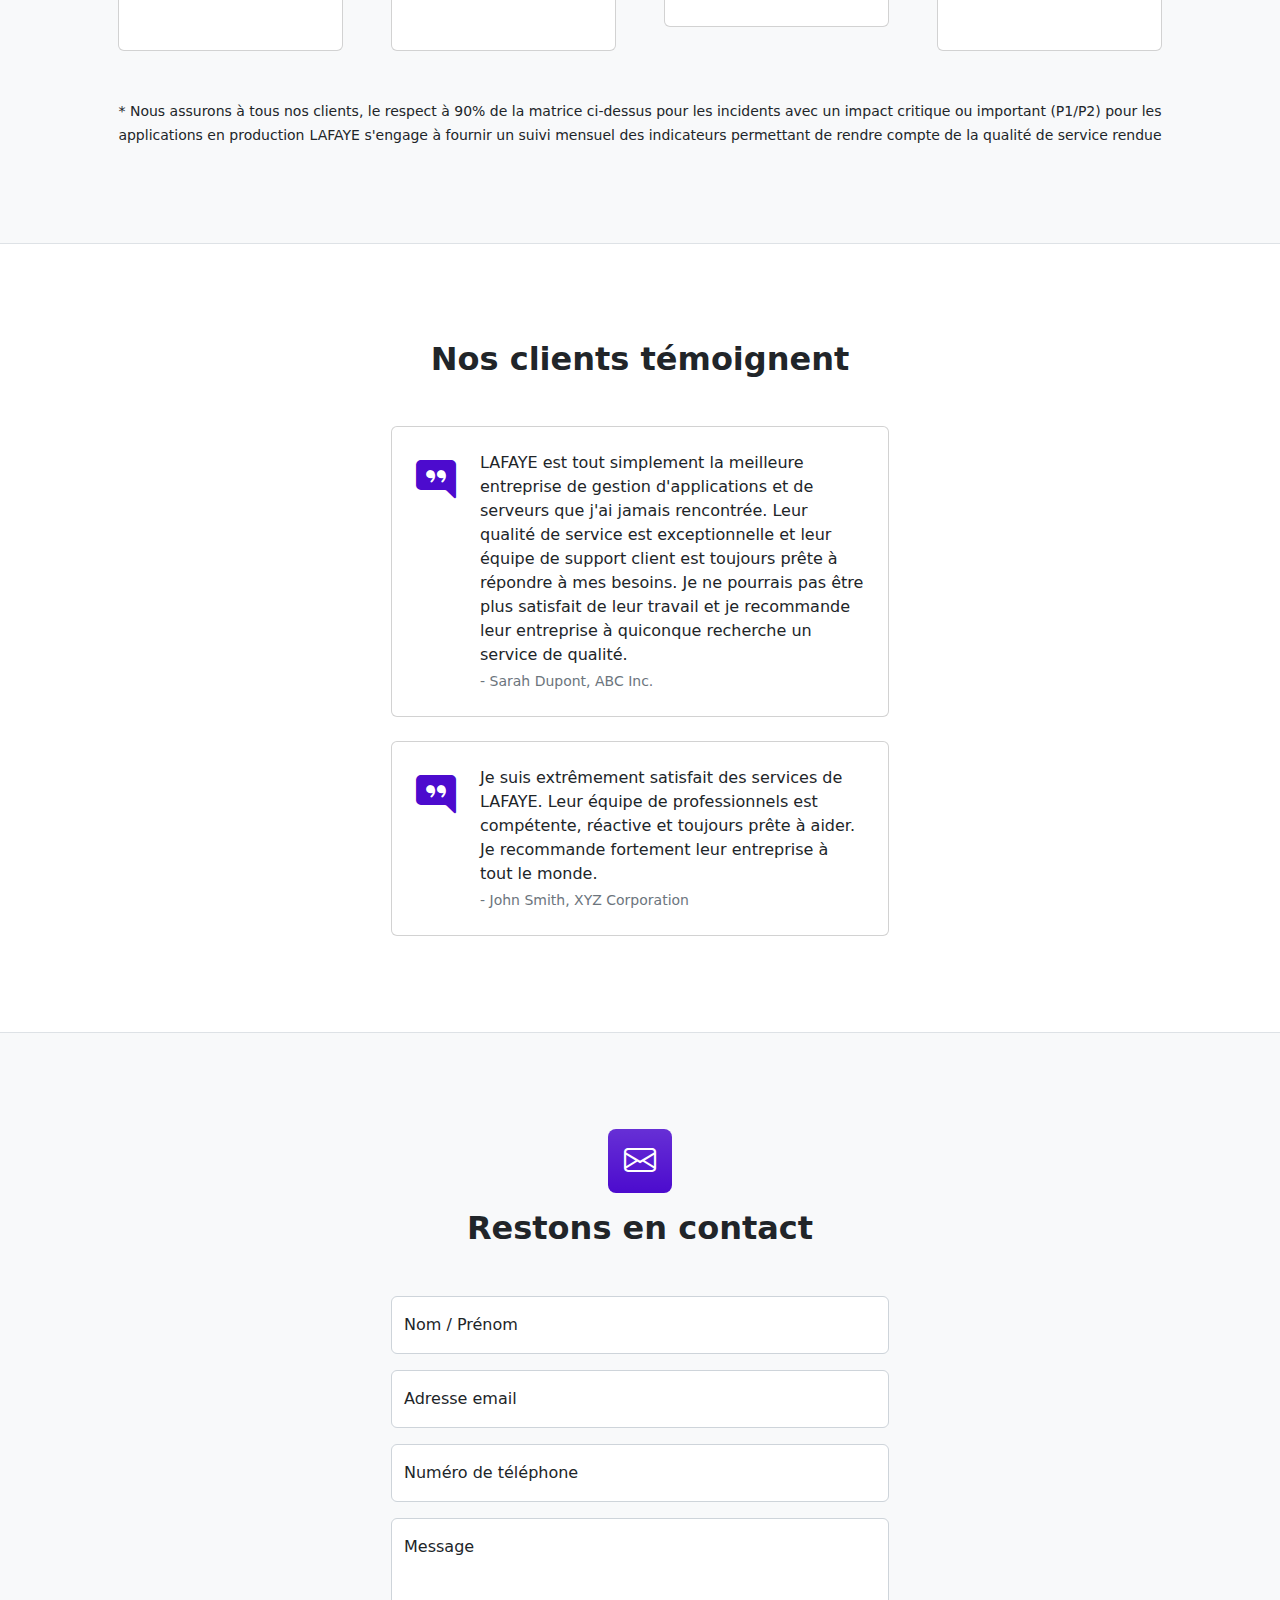
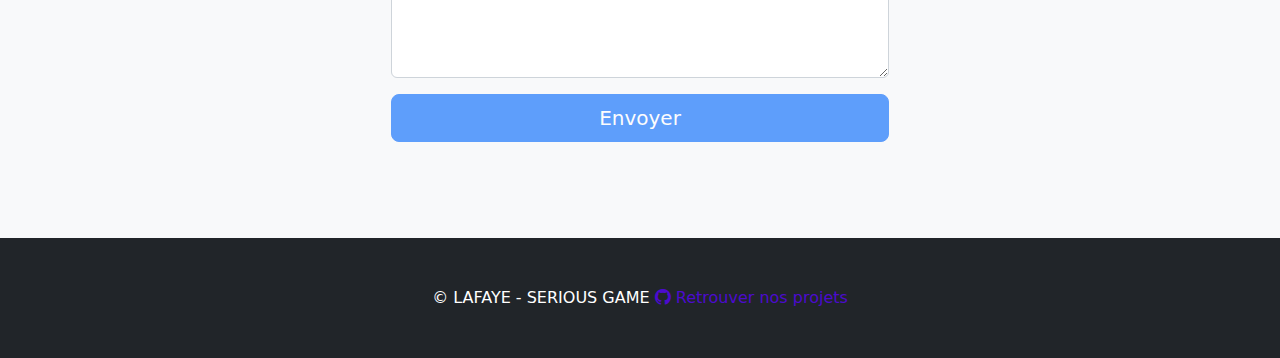
==== commit a4925adb: ":)" ====
--- a/index.html
+++ b/index.html
@@ -5,7 +5,7 @@
         <meta name="viewport" content="width=device-width, initial-scale=1, shrink-to-fit=no" />
         <meta name="description" content="" />
         <meta name="author" content="" />
-        <title>Business Frontpage - Start Bootstrap Template</title>
+        <title>LAFAYE - Accueil</title>
         <!-- Favicon-->
         <link rel="icon" type="image/x-icon" href="assets/favicon.ico" />
         <!-- Bootstrap icons-->
@@ -54,7 +54,7 @@
                     <div class="col-lg-4 mb-5 mb-lg-0">
                         <div class="feature bg-lafaye bg-gradient text-white rounded-3 mb-3"><i class="bi bi-code-slash"></i></div>
                         <h2 class="h4 fw-bolder">Dévéloppement d'applications</h2>
-                        <p>Également, Lafaye propose des services de developpment d'applications pour aider nos clients à créer des applications personnalisées qui répondent à leurs besoins spécifiques</p>
+                        <p>Également, Lafaye propose des services de développement d'applications pour aider nos clients à créer des applications personnalisées qui répondent à leurs besoins spécifiques</p>
                         <a class="text-decoration-none" href="#!">En savoir plus <i class="bi bi-arrow-right"></i></a>
                     </div>
                     <div class="col-lg-4">
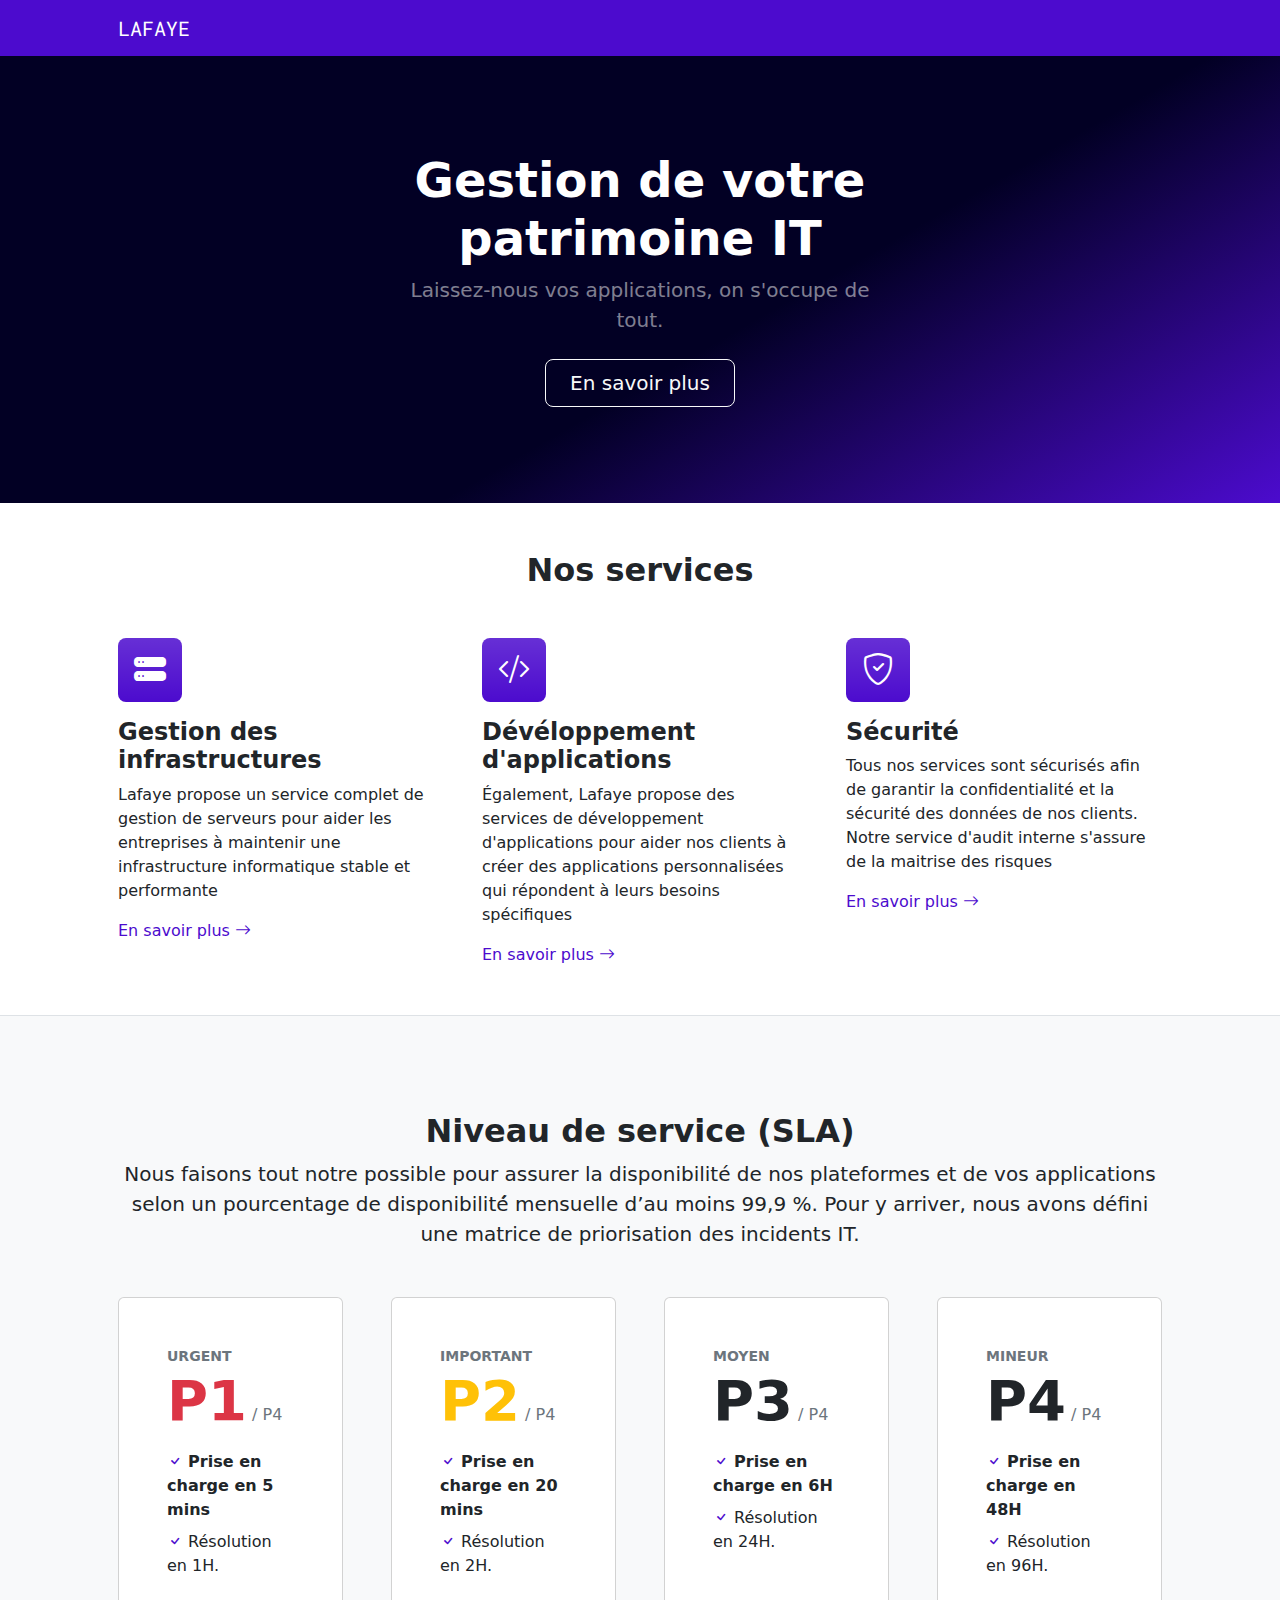
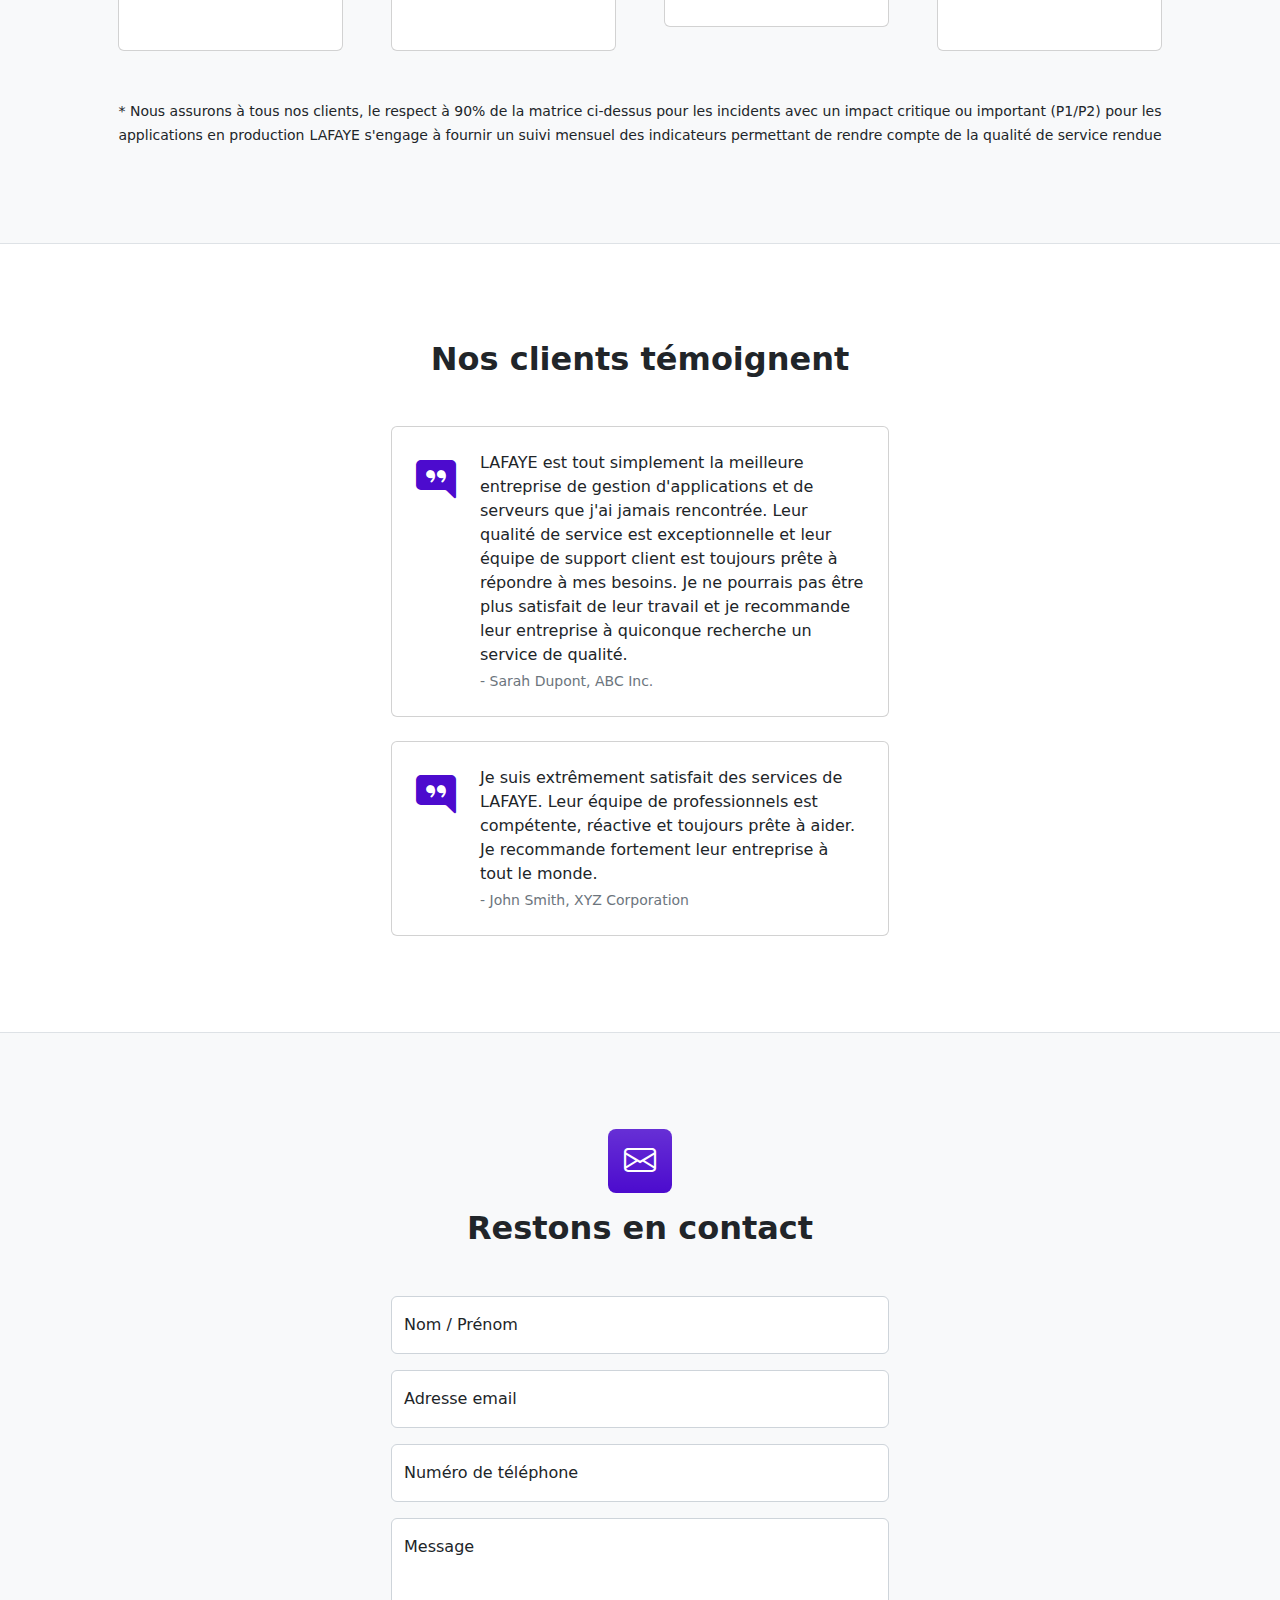
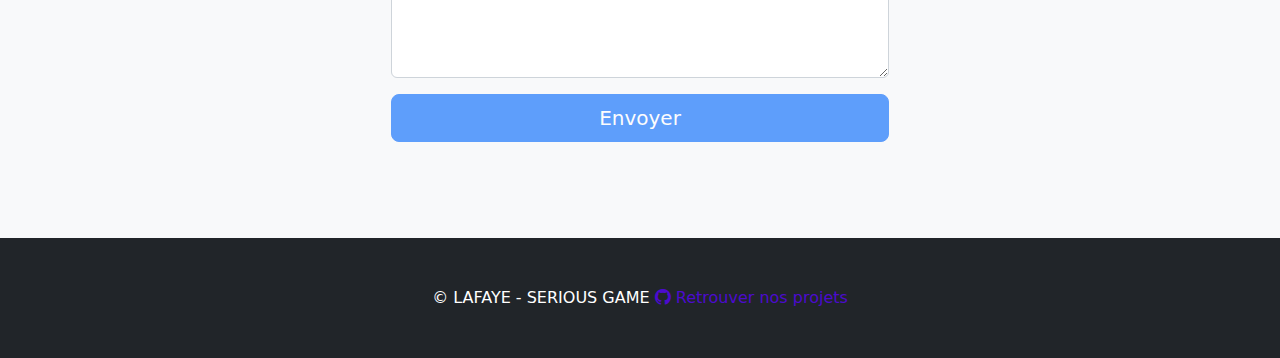
==== commit 5a24aad3: ":)" ====
--- a/index.html
+++ b/index.html
@@ -60,7 +60,7 @@
                     <div class="col-lg-4">
                         <div class="feature bg-lafaye bg-gradient text-white rounded-3 mb-3"><i class="bi bi-shield-check"></i></div>
                         <h2 class="h4 fw-bolder">Sécurité</h2>
-                        <p>Tous nos services sont sécurisés afin de vous garantir la confidentialité et la sécurité des données de nos clients. Notre service d'audit interne s'assure de la maitrise des risques</p>
+                        <p>Tous nos services sont sécurisés afin de garantir la confidentialité et la sécurité des données de nos clients. Notre service d'audit interne s'assure de la maitrise des risques</p>
                         <a class="text-decoration-none" href="#!">En savoir plus <i class="bi bi-arrow-right"></i></a>
                     </div>
                 </div>
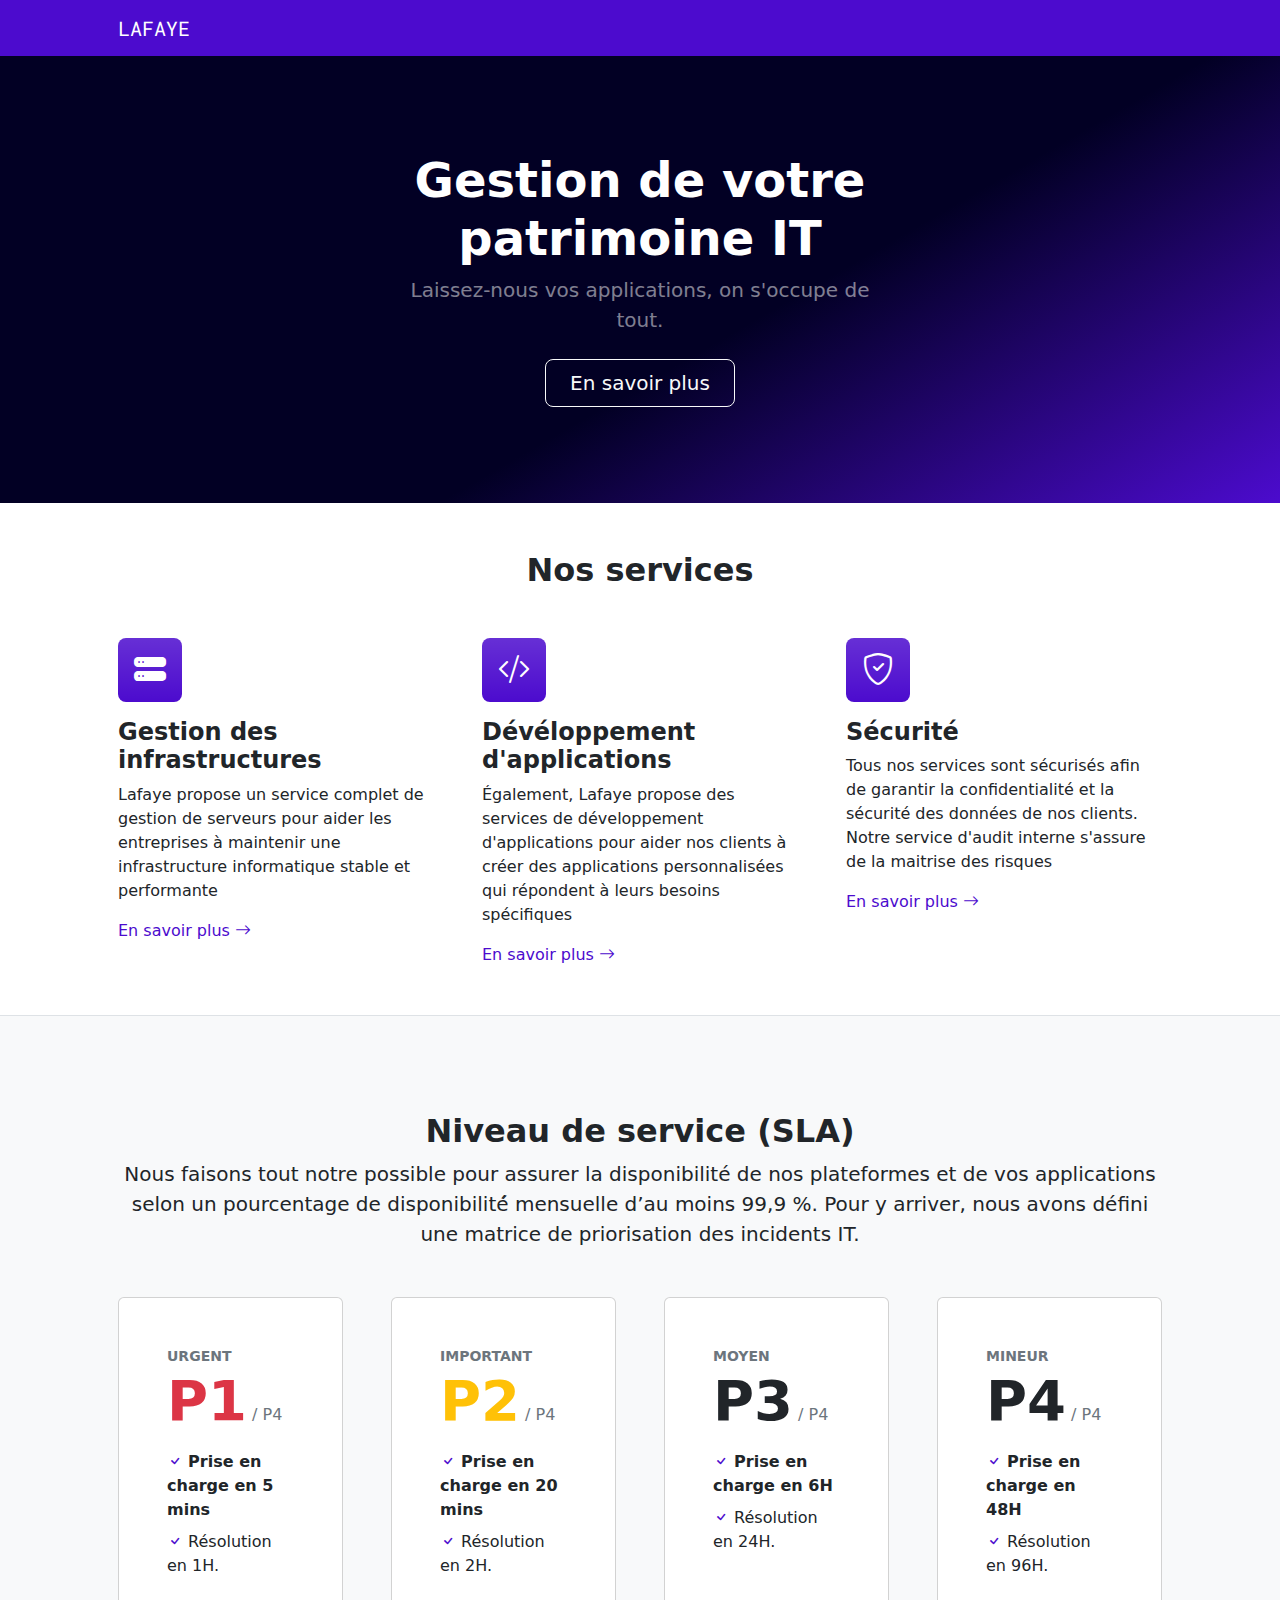
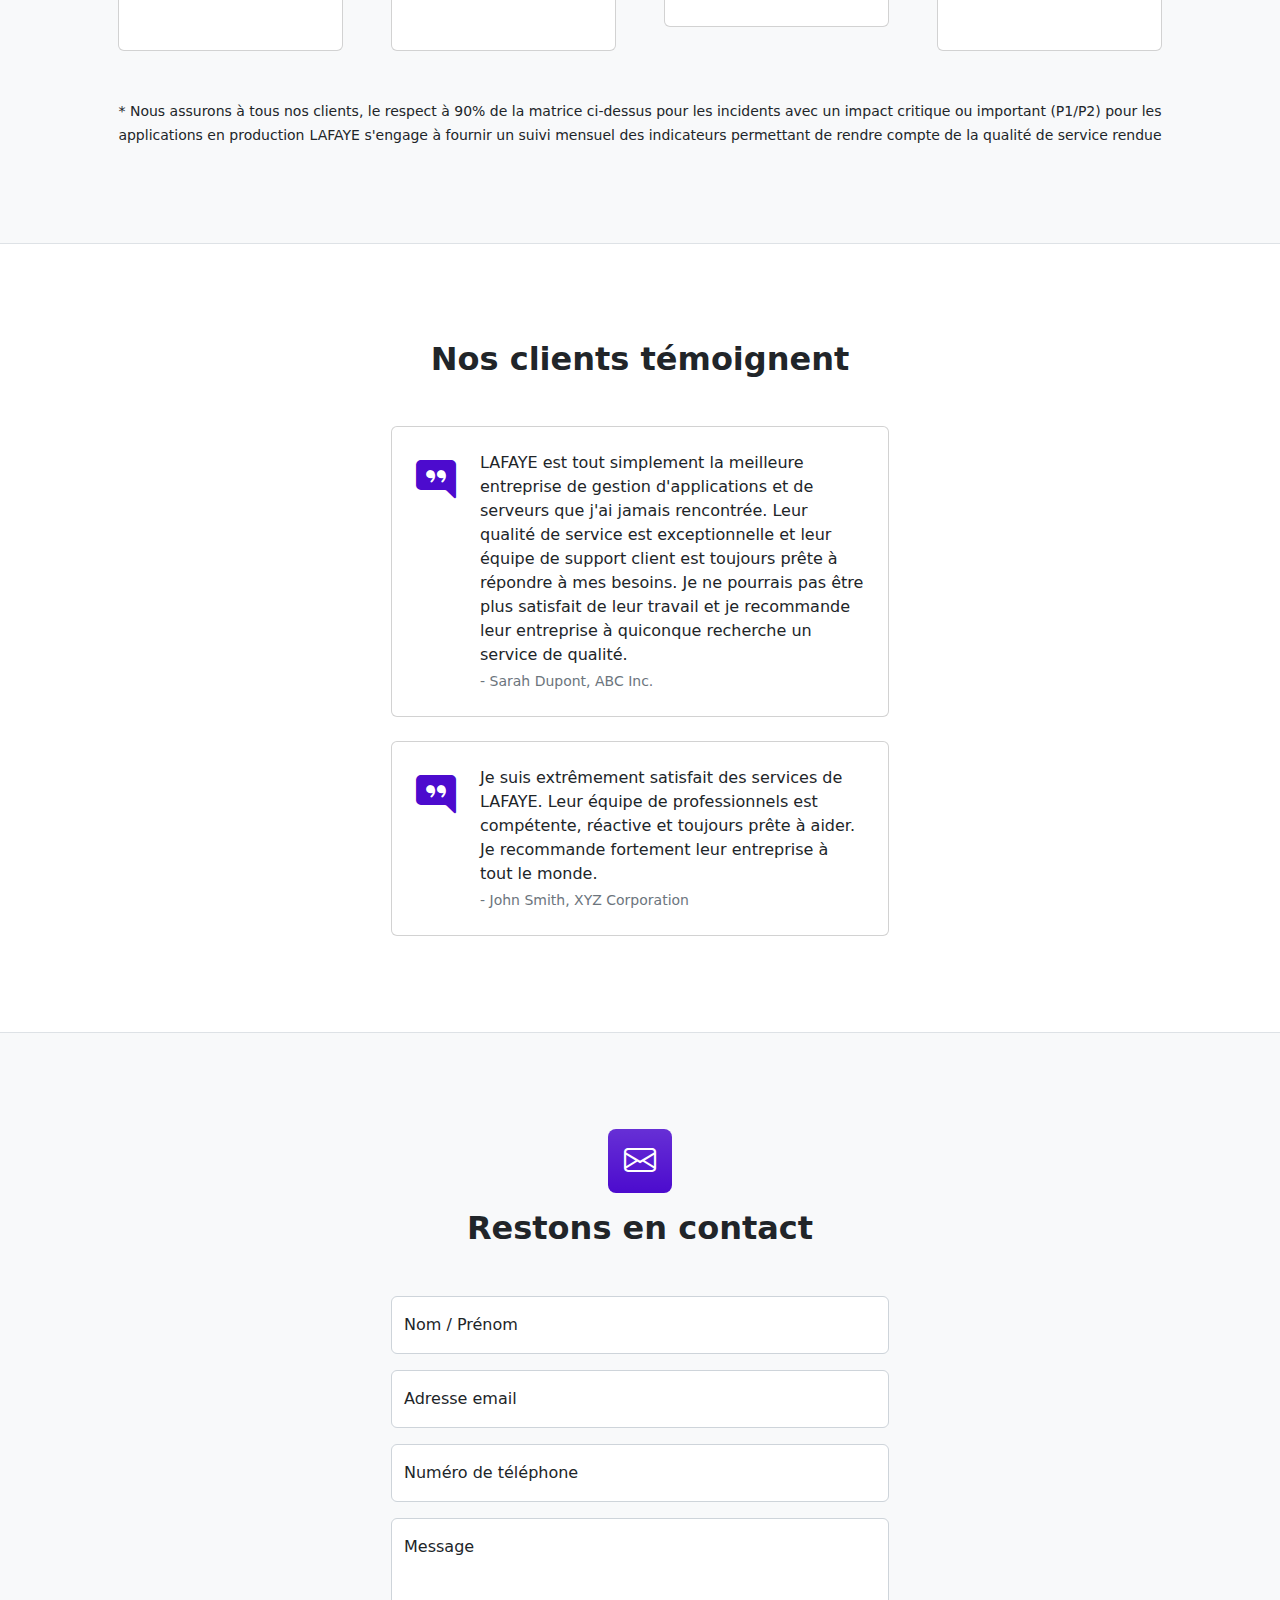
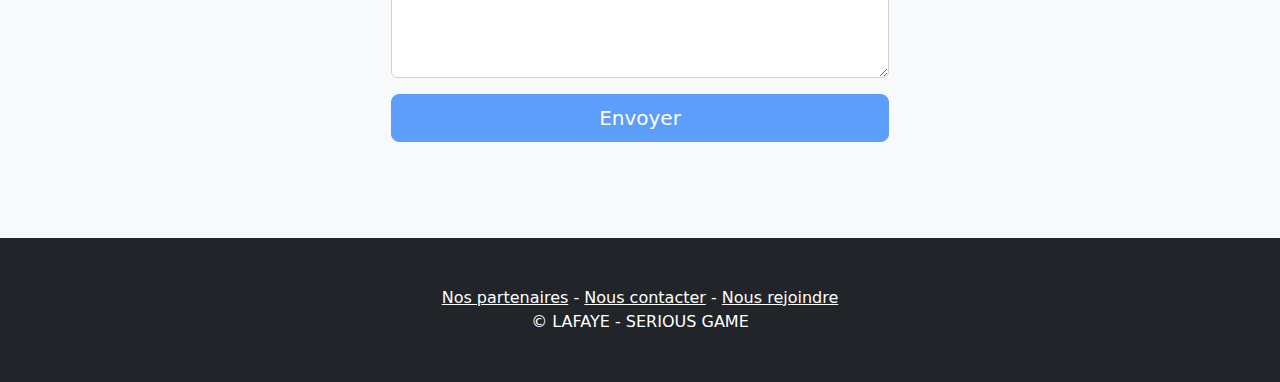
==== commit 6ce5d93a: ":)" ====
--- a/index.html
+++ b/index.html
@@ -18,7 +18,7 @@
         <!-- Responsive navbar-->
         <nav class="navbar navbar-expand-lg navbar-dark bg-lafaye">
             <div class="container text-center px-5">
-                <a class="navbar-brand" href="#!">LAFAYE</a>
+                <a class="navbar-brand" href="index.html">LAFAYE</a>
                 <button class="navbar-toggler" type="button" data-bs-toggle="collapse" data-bs-target="#navbarSupportedContent" aria-controls="navbarSupportedContent" aria-expanded="false" aria-label="Toggle navigation"><span class="navbar-toggler-icon"></span></button>
             </div>
         </nav>
@@ -239,7 +239,8 @@
         </section>
         <!-- Footer-->
         <footer class="py-5 bg-dark">
-            <div class="container px-5"><p class="m-0 text-center text-white">&copy; LAFAYE - SERIOUS GAME <a href="https://github.com/edwin-dlv"><i class="bi bi-github"></i> Retrouver nos projets</a></p></div>
+            <div class="container px-5"><p class="m-0 text-center text-white"><a href="#" class="text-reset text-decoration-underline">Nos partenaires</a> - <a href="#" class="text-reset text-decoration-underline">Nous contacter</a> - <a href="nous-rejoindre.html" class="text-reset text-decoration-underline">Nous rejoindre</a></p></div>
+            <div class="container px-5"><p class="m-0 text-center text-white">&copy; LAFAYE - SERIOUS GAME</p></div>
         </footer>
         <!-- Bootstrap core JS-->
         <script src="https://cdn.jsdelivr.net/npm/bootstrap@5.2.3/dist/js/bootstrap.bundle.min.js"></script>
